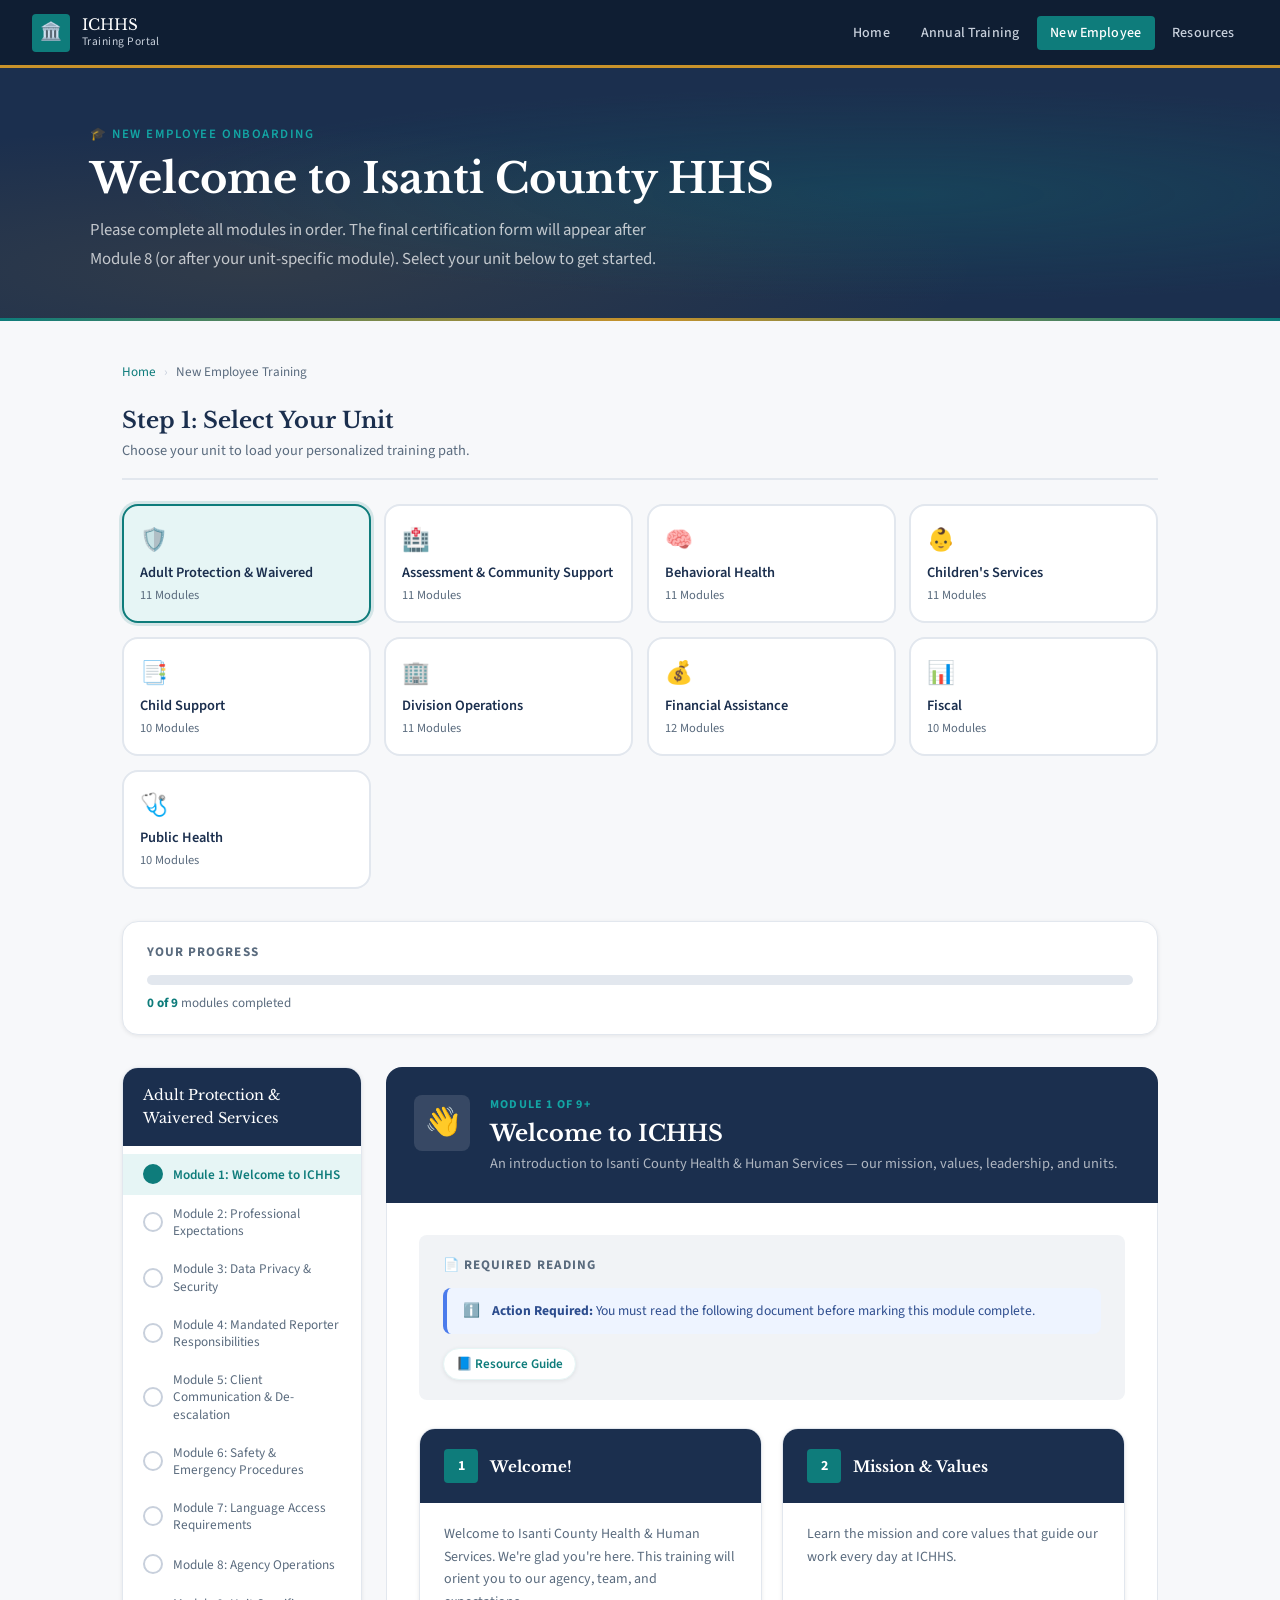
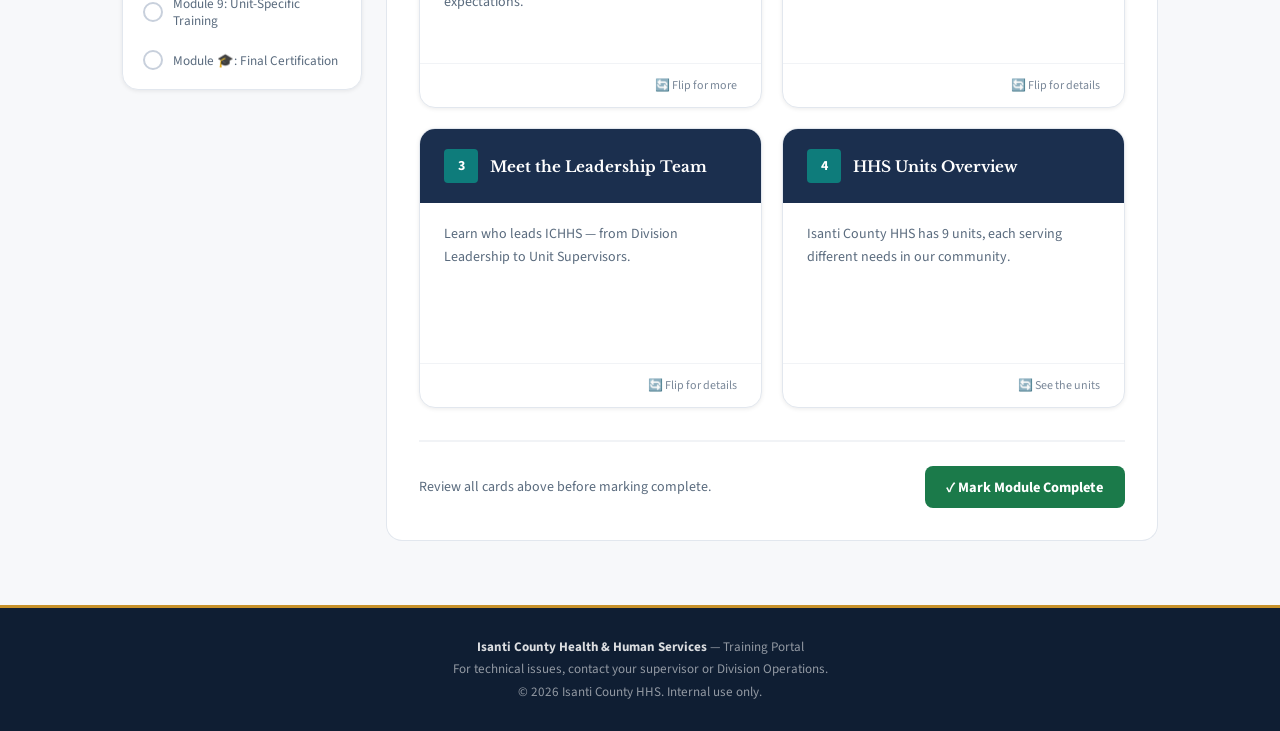
==== new-employee.html @ 0fce96c0 "Update new-employee.html" ====
<!DOCTYPE html>
<html lang="en">
<head>
  <meta charset="UTF-8" />
  <meta name="viewport" content="width=device-width, initial-scale=1.0" />
  <title>New Employee Training | ICHHS Training Portal</title>
  <link rel="stylesheet" href="styles.css" />
  <style>
    /* ── Progress tracker ── */
    .progress-tracker {
      background: var(--white);
      border: 1px solid var(--gray-200);
      border-radius: var(--radius-lg);
      padding: 1.25rem 1.5rem;
      margin-bottom: 2rem;
      box-shadow: var(--shadow-sm);
    }

    .progress-tracker-title {
      font-size: 0.82rem;
      font-weight: 700;
      color: var(--text-muted);
      text-transform: uppercase;
      letter-spacing: 0.08em;
      margin-bottom: 0.75rem;
    }

    .progress-bar-wrap {
      background: var(--gray-200);
      border-radius: 100px;
      height: 10px;
      overflow: hidden;
      margin-bottom: 0.5rem;
    }

    .progress-bar-fill {
      height: 100%;
      border-radius: 100px;
      background: linear-gradient(90deg, var(--teal), var(--teal-light));
      transition: width 0.4s ease;
      width: 0%;
    }

    .progress-label {
      font-size: 0.82rem;
      color: var(--text-muted);
    }

    .progress-label strong { color: var(--teal); }

    /* ── Module nav sidebar ── */
    .training-layout {
      display: grid;
      grid-template-columns: 240px 1fr;
      gap: 1.5rem;
      align-items: start;
    }

    .module-nav {
      background: var(--white);
      border: 1px solid var(--gray-200);
      border-radius: var(--radius-lg);
      overflow: hidden;
      box-shadow: var(--shadow-sm);
      position: sticky;
      top: calc(var(--nav-height) + 1rem);
    }

    .module-nav-header {
      background: var(--navy);
      padding: 1rem 1.25rem;
      font-family: var(--font-display);
      font-size: 0.9rem;
      color: var(--white);
    }

    .module-nav-list {
      list-style: none;
      padding: 0.5rem 0;
    }

    .module-nav-item button {
      width: 100%;
      background: none;
      border: none;
      padding: 0.65rem 1.25rem;
      text-align: left;
      cursor: pointer;
      font-family: var(--font-body);
      font-size: 0.83rem;
      color: var(--text-muted);
      display: flex;
      align-items: center;
      gap: 0.6rem;
      transition: all 0.15s;
      line-height: 1.3;
    }

    .module-nav-item button:hover { background: var(--gray-100); color: var(--text); }
    .module-nav-item button.active { background: var(--teal-pale); color: var(--teal); font-weight: 600; }
    .module-nav-item button.completed .check { color: var(--success); }

    .module-nav-item .check {
      width: 20px; height: 20px;
      border-radius: 50%;
      border: 2px solid var(--gray-300);
      display: flex; align-items: center; justify-content: center;
      font-size: 0.65rem;
      flex-shrink: 0;
      transition: all 0.2s;
    }

    .module-nav-item button.active .check { border-color: var(--teal); background: var(--teal); color: var(--white); }
    .module-nav-item button.completed .check { border-color: var(--success); background: var(--success); color: var(--white); }

    /* ── Module content ── */
    .module-content { display: none; }
    .module-content.active { display: block; animation: fadeIn 0.3s ease; }
    @keyframes fadeIn { from { opacity:0; transform:translateY(8px); } to { opacity:1; transform:none; } }

    .module-header {
      background: var(--navy);
      border-radius: var(--radius-lg) var(--radius-lg) 0 0;
      padding: 1.75rem;
      display: flex;
      align-items: flex-start;
      gap: 1.25rem;
    }

    .module-header-icon {
      width: 56px; height: 56px;
      background: rgba(255,255,255,0.12);
      border-radius: var(--radius);
      display: flex; align-items: center; justify-content: center;
      font-size: 1.75rem;
      flex-shrink: 0;
    }

    .module-num {
      font-size: 0.75rem;
      font-weight: 700;
      letter-spacing: 0.1em;
      text-transform: uppercase;
      color: var(--teal-light);
      margin-bottom: 0.3rem;
    }

    .module-header h2 {
      font-family: var(--font-display);
      font-size: 1.4rem;
      color: var(--white);
      line-height: 1.25;
      margin-bottom: 0.35rem;
    }

    .module-header p { font-size: 0.9rem; color: rgba(255,255,255,0.65); line-height: 1.6; }

    .module-body {
      background: var(--white);
      border: 1px solid var(--gray-200);
      border-top: none;
      border-radius: 0 0 var(--radius-lg) var(--radius-lg);
      padding: 2rem;
    }

    /* ── Learning cards (flip) ── */
    .cards-grid {
      display: grid;
      grid-template-columns: repeat(auto-fill, minmax(260px, 1fr));
      gap: 1.25rem;
      margin-bottom: 2rem;
    }

    /* ── Module docs section ── */
    .module-docs {
      background: var(--gray-100);
      border-radius: var(--radius);
      padding: 1.25rem 1.5rem;
      margin-bottom: 1.75rem;
    }

    .module-docs-title {
      font-size: 0.82rem;
      font-weight: 700;
      letter-spacing: 0.08em;
      text-transform: uppercase;
      color: var(--text-muted);
      margin-bottom: 0.75rem;
    }

    .doc-chip-row { display: flex; flex-wrap: wrap; gap: 0.6rem; }

    .doc-chip {
      display: inline-flex;
      align-items: center;
      gap: 0.4rem;
      font-size: 0.82rem;
      font-weight: 600;
      color: var(--teal);
      text-decoration: none;
      background: var(--white);
      padding: 0.3rem 0.75rem;
      border-radius: 100px;
      border: 1px solid var(--teal-pale);
      box-shadow: var(--shadow-sm);
      transition: all 0.2s;
    }

    .doc-chip:hover { background: var(--teal); color: var(--white); border-color: var(--teal); }

    /* ── Mark complete button ── */
    .module-complete-bar {
      display: flex;
      align-items: center;
      justify-content: space-between;
      gap: 1rem;
      padding-top: 1.5rem;
      margin-top: 1.5rem;
      border-top: 2px solid var(--gray-100);
      flex-wrap: wrap;
    }

    .btn-complete {
      background: var(--success);
      color: var(--white);
      border: none;
      border-radius: var(--radius);
      padding: 0.65rem 1.35rem;
      font-family: var(--font-body);
      font-size: 0.9rem;
      font-weight: 700;
      cursor: pointer;
      display: inline-flex;
      align-items: center;
      gap: 0.5rem;
      transition: all 0.2s;
    }

    .btn-complete:hover { background: #155D38; transform: translateY(-1px); }
    .btn-complete:disabled { background: var(--gray-300); cursor: default; transform: none; }

    /* ── Flip card content ── */
    .card-topics {
      font-size: 0.875rem;
      color: var(--text-muted);
      line-height: 1.7;
    }

    .card-topics li {
      list-style: none;
      padding: 0.2rem 0;
      display: flex;
      gap: 0.5rem;
    }

    .card-topics li::before { content: '•'; color: var(--teal); font-weight: 700; }

    @media (max-width: 900px) {
      .training-layout {
        grid-template-columns: 1fr;
      }
      .module-nav {
        position: static;
      }
    }
  </style>
</head>
<body>

<!-- ── Navigation ───────────────────────────────────────── -->
<nav class="nav">
  <a href="index.html" class="nav-brand">
    <div class="nav-brand-icon">🏛️</div>
    <div class="nav-brand-text">
      ICHHS
      <span class="nav-brand-sub">Training Portal</span>
    </div>
  </a>
  <button class="nav-toggle" aria-label="Toggle navigation">☰</button>
  <ul class="nav-links">
    <li><a href="index.html">Home</a></li>
    <li><a href="annual-training.html">Annual Training</a></li>
    <li><a href="new-employee.html" class="active">New Employee</a></li>
    <li><a href="resources.html">Resources</a></li>
  </ul>
</nav>

<div class="page-wrapper">

  <!-- ── Hero ─────────────────────────────────────────── -->
  <section class="page-hero">
    <div class="page-hero-inner">
      <div class="page-hero-eyebrow">🎓 New Employee Onboarding</div>
      <h1>Welcome to Isanti County HHS</h1>
      <p>Please complete all modules in order. The final certification form will appear after Module 8 (or after your unit-specific module). Select your unit below to get started.</p>
    </div>
  </section>

  <div class="content-area">

    <div class="breadcrumb">
      <a href="index.html">Home</a>
      <span class="breadcrumb-sep">›</span>
      New Employee Training
    </div>

    <!-- Unit Selection -->
    <div class="section-header">
      <div>
        <h2 class="section-title">Step 1: Select Your Unit</h2>
        <p class="section-subtitle">Choose your unit to load your personalized training path.</p>
      </div>
    </div>

    <div class="unit-selector mb-4" id="unit-select-bar">
      <button class="unit-btn active" onclick="selectUnit('ap', this)"><span class="unit-btn-icon">🛡️</span><span class="unit-btn-name">Adult Protection &amp; Waivered</span><span class="unit-btn-count">11 Modules</span></button>
      <button class="unit-btn" onclick="selectUnit('acss', this)"><span class="unit-btn-icon">🏥</span><span class="unit-btn-name">Assessment &amp; Community Support</span><span class="unit-btn-count">11 Modules</span></button>
      <button class="unit-btn" onclick="selectUnit('bh', this)"><span class="unit-btn-icon">🧠</span><span class="unit-btn-name">Behavioral Health</span><span class="unit-btn-count">11 Modules</span></button>
      <button class="unit-btn" onclick="selectUnit('cs', this)"><span class="unit-btn-icon">👶</span><span class="unit-btn-name">Children's Services</span><span class="unit-btn-count">11 Modules</span></button>
      <button class="unit-btn" onclick="selectUnit('chsup', this)"><span class="unit-btn-icon">📑</span><span class="unit-btn-name">Child Support</span><span class="unit-btn-count">10 Modules</span></button>
      <button class="unit-btn" onclick="selectUnit('do', this)"><span class="unit-btn-icon">🏢</span><span class="unit-btn-name">Division Operations</span><span class="unit-btn-count">11 Modules</span></button>
      <button class="unit-btn" onclick="selectUnit('fa', this)"><span class="unit-btn-icon">💰</span><span class="unit-btn-name">Financial Assistance</span><span class="unit-btn-count">12 Modules</span></button>
      <button class="unit-btn" onclick="selectUnit('fiscal', this)"><span class="unit-btn-icon">📊</span><span class="unit-btn-name">Fiscal</span><span class="unit-btn-count">10 Modules</span></button>
      <button class="unit-btn" onclick="selectUnit('ph', this)"><span class="unit-btn-icon">🩺</span><span class="unit-btn-name">Public Health</span><span class="unit-btn-count">10 Modules</span></button>
    </div>

    <!-- Progress Bar -->
    <div class="progress-tracker">
      <div class="progress-tracker-title">Your Progress</div>
      <div class="progress-bar-wrap">
        <div class="progress-bar-fill" id="progress-fill"></div>
      </div>
      <div class="progress-label"><strong id="progress-text">0 of 9</strong> modules completed</div>
    </div>

    <!-- ── Training Layout ──────────────────────────────── -->
    <div class="training-layout">

      <!-- Sidebar nav -->
      <div class="module-nav" id="module-sidebar">
        <div class="module-nav-header" id="sidebar-unit-name">Adult Protection &amp; Waivered Services</div>
        <ul class="module-nav-list" id="module-nav-list">
          <!-- Populated by JS -->
        </ul>
      </div>

      <!-- Module content panels -->
      <div id="module-panels">

        <!-- MODULE 1 ─ Welcome -->
        <div class="module-content active" id="mod-1">
          <div class="module-header">
            <div class="module-header-icon">👋</div>
            <div>
              <div class="module-num">Module 1 of 9+</div>
              <h2>Welcome to ICHHS</h2>
              <p>An introduction to Isanti County Health &amp; Human Services — our mission, values, leadership, and units.</p>
            </div>
          </div>
          <div class="module-body">
            <div class="module-docs">
              <div class="module-docs-title">📄 Required Reading</div>
              <div class="alert alert-info" style="margin-bottom:0.85rem;margin-top:0;padding:0.75rem 1rem;font-size:0.85rem;"><span>ℹ️</span><div><strong>Action Required:</strong> You must read the following document before marking this module complete.</div></div>
              <div class="doc-chip-row">
                <a href="https://drive.google.com/file/d/1XWZ4L4QeTifMtXx7vzhXY3LbqOjRy8uY/view?usp=sharing" target="_blank" rel="noopener" class="doc-chip">📘 Resource Guide</a>
              </div>
            </div>

            <div class="cards-grid">
              <div class="flip-card-container">
                <div class="flip-card">
                  <div class="flip-front">
                    <div class="flip-front-header"><div class="num">1</div><h3>Welcome!</h3></div>
                    <div class="flip-front-body">Welcome to Isanti County Health &amp; Human Services. We're glad you're here. This training will orient you to our agency, team, and expectations.</div>
                    <div class="flip-front-footer"><span class="flip-hint">🔄 Flip for more</span></div>
                  </div>
                  <div class="flip-back">
                    <h3>Getting Started</h3>
                    <ul>
                      <li>Complete all modules in order</li>
                      <li>Review all linked documents</li>
                      <li>The certification form is at the end</li>
                      <li>Reach out to your supervisor with questions</li>
                    </ul>
                    <div class="flip-back-footer"><span style="font-size:0.75rem;color:rgba(255,255,255,0.5);">🔄 Flip back</span></div>
                  </div>
                </div>
              </div>

              <div class="flip-card-container">
                <div class="flip-card">
                  <div class="flip-front">
                    <div class="flip-front-header"><div class="num">2</div><h3>Mission &amp; Values</h3></div>
                    <div class="flip-front-body">Learn the mission and core values that guide our work every day at ICHHS.</div>
                    <div class="flip-front-footer"><span class="flip-hint">🔄 Flip for details</span></div>
                  </div>
                  <div class="flip-back">
                    <h3>Our Mission &amp; Values</h3>
                    <ul>
                      <li><strong>Mission:</strong> Empowering residents to make healthy and safe choices to strengthen our community.</li>
                      <li>💬 Communication — timely and open</li>
                      <li>🌍 Diversity — culture of inclusivity</li>
                      <li>⚖️ Integrity — honest &amp; ethical</li>
                      <li>🤝 Service — person-centered</li>
                      <li>👥 Teamwork — trust &amp; accountability</li>
                    </ul>
                    <div class="flip-back-footer"><span style="font-size:0.75rem;color:rgba(255,255,255,0.5);">🔄 Flip back</span></div>
                  </div>
                </div>
              </div>

              <div class="flip-card-container">
                <div class="flip-card">
                  <div class="flip-front">
                    <div class="flip-front-header"><div class="num">3</div><h3>Meet the Leadership Team</h3></div>
                    <div class="flip-front-body">Learn who leads ICHHS — from Division Leadership to Unit Supervisors.</div>
                    <div class="flip-front-footer"><span class="flip-hint">🔄 Flip for details</span></div>
                  </div>
                  <div class="flip-back">
                    <h3>Leadership &amp; Structure</h3>
                    <ul>
                      <li>Division Leadership oversees all units</li>
                      <li>Unit Supervisors manage day-to-day operations</li>
                      <li>Refer to the Resource Guide for the org chart and current contact information</li>
                    </ul>
                    <div class="flip-back-footer"><span style="font-size:0.75rem;color:rgba(255,255,255,0.5);">🔄 Flip back</span></div>
                  </div>
                </div>
              </div>

              <div class="flip-card-container">
                <div class="flip-card">
                  <div class="flip-front">
                    <div class="flip-front-header"><div class="num">4</div><h3>HHS Units Overview</h3></div>
                    <div class="flip-front-body">Isanti County HHS has 9 units, each serving different needs in our community.</div>
                    <div class="flip-front-footer"><span class="flip-hint">🔄 See the units</span></div>
                  </div>
                  <div class="flip-back">
                    <h3>Our 9 Units</h3>
                    <ul>
                      <li>Adult Protection &amp; Waivered Services</li>
                      <li>Assessment &amp; Community Support</li>
                      <li>Behavioral Health</li>
                      <li>Children's Services</li>
                      <li>Child Support</li>
                      <li>Division Operations</li>
                      <li>Financial Assistance</li>
                      <li>Fiscal</li>
                      <li>Public Health</li>
                    </ul>
                    <div class="flip-back-footer"><span style="font-size:0.75rem;color:rgba(255,255,255,0.5);">🔄 Flip back</span></div>
                  </div>
                </div>
              </div>
            </div>

            <div class="module-complete-bar">
              <span class="text-muted text-sm">Review all cards above before marking complete.</span>
              <button class="btn-complete" onclick="markComplete(1, this)">✓ Mark Module Complete</button>
            </div>
          </div>
        </div>

        <!-- MODULE 2 ─ Professional Expectations -->
        <div class="module-content" id="mod-2">
          <div class="module-header">
            <div class="module-header-icon">💼</div>
            <div>
              <div class="module-num">Module 2 of 9+</div>
              <h2>Professional Expectations</h2>
              <p>Workplace professionalism, communication standards, professional appearance, and document templates.</p>
            </div>
          </div>
          <div class="module-body">
            <div class="module-docs">
              <div class="module-docs-title">📄 Required Reading</div>
              <div class="alert alert-info" style="margin-bottom:0.85rem;margin-top:0;padding:0.75rem 1rem;font-size:0.85rem;"><span>ℹ️</span><div><strong>Action Required:</strong> You must read each of the following documents before marking this module complete.</div></div>
              <div class="doc-chip-row">
                <a href="https://drive.google.com/file/d/1JkPFyF-At7llRBM9wONS7tG7ThPFE0HO/view?usp=sharing" target="_blank" rel="noopener" class="doc-chip">📋 Personnel Policy Manual</a>
                <a href="https://drive.google.com/file/d/1-85hHDL4kg6-GVlGgdLABwFsMqDGpdlj/view?usp=sharing" target="_blank" rel="noopener" class="doc-chip">👔 Dress Guidelines</a>
                <a href="https://drive.google.com/file/d/1RlXyMfQk8CoKwdGbbJapx78iH8y7RaNE/view?usp=sharing" target="_blank" rel="noopener" class="doc-chip">📞 Voicemail Scripts</a>
                <a href="https://drive.google.com/file/d/1P7sUgBdaTn2K5ZPjANFTiUoCzCZwnDBZ/view?usp=sharing" target="_blank" rel="noopener" class="doc-chip">✉️ Email Signature Guide</a>
                <a href="https://drive.google.com/file/d/1uaLPa-k22ypjpDJABjj8J2y1g-O5rmZX/view?usp=sharing" target="_blank" rel="noopener" class="doc-chip">📝 How to Save Letterhead as Template</a>
                <a href="https://docs.google.com/document/d/14j74RAGLDXdH2uThF7cmAbGaE-_vNfy8/edit?usp=sharing" target="_blank" rel="noopener" class="doc-chip">📄 Letterhead Template</a>
                <a href="https://docs.google.com/document/d/1ZD78PFSkC7_zeIUegEFBLFpzH8EY_vL2/edit?usp=sharing" target="_blank" rel="noopener" class="doc-chip">📄 Business Letter Template</a>
              </div>
            </div>

            <div class="cards-grid">
              <div class="flip-card-container">
                <div class="flip-card">
                  <div class="flip-front">
                    <div class="flip-front-header"><div class="num">1</div><h3>Workplace Professionalism</h3></div>
                    <div class="flip-front-body">As an ICHHS employee, you are representing Isanti County in every interaction.</div>
                    <div class="flip-front-footer"><span class="flip-hint">🔄 Flip for details</span></div>
                  </div>
                  <div class="flip-back">
                    <h3>Professionalism Standards</h3>
                    <ul>
                      <li>Maintain a respectful workplace</li>
                      <li>Follow conduct expectations at all times</li>
                      <li>You represent Isanti County in your role</li>
                      <li>Treat all clients and colleagues with dignity</li>
                    </ul>
                    <div class="flip-back-footer"><span style="font-size:0.75rem;color:rgba(255,255,255,0.5);">🔄 Flip back</span></div>
                  </div>
                </div>
              </div>

              <div class="flip-card-container">
                <div class="flip-card">
                  <div class="flip-front">
                    <div class="flip-front-header"><div class="num">2</div><h3>Communication Expectations</h3></div>
                    <div class="flip-front-body">Clear, professional, and timely communication is essential in every role at ICHHS.</div>
                    <div class="flip-front-footer"><span class="flip-hint">🔄 Flip for details</span></div>
                  </div>
                  <div class="flip-back">
                    <h3>Communication Standards</h3>
                    <ul>
                      <li>Set up and maintain a professional voicemail</li>
                      <li>Return calls within one business day</li>
                      <li>Use clear, professional language internally and externally</li>
                      <li>Use EIO to communicate your availability</li>
                    </ul>
                    <div class="flip-back-footer"><span style="font-size:0.75rem;color:rgba(255,255,255,0.5);">🔄 Flip back</span></div>
                  </div>
                </div>
              </div>

              <div class="flip-card-container">
                <div class="flip-card">
                  <div class="flip-front">
                    <div class="flip-front-header"><div class="num">3</div><h3>Professional Appearance</h3></div>
                    <div class="flip-front-body">Your appearance reflects on the agency. Review the Dress Guidelines for specific expectations.</div>
                    <div class="flip-front-footer"><span class="flip-hint">🔄 Flip for details</span></div>
                  </div>
                  <div class="flip-back">
                    <h3>Appearance Standards</h3>
                    <ul>
                      <li>Follow the agency Dress Guidelines</li>
                      <li>Wear your ID badge visibly at all times</li>
                      <li>Prohibited attire is outlined in the Dress Guidelines document</li>
                    </ul>
                    <div class="flip-back-footer"><span style="font-size:0.75rem;color:rgba(255,255,255,0.5);">🔄 Flip back</span></div>
                  </div>
                </div>
              </div>

              <div class="flip-card-container">
                <div class="flip-card">
                  <div class="flip-front">
                    <div class="flip-front-header"><div class="num">4</div><h3>Professional Email &amp; Templates</h3></div>
                    <div class="flip-front-body">ICHHS has standard templates for email signatures, letterhead, and business letters.</div>
                    <div class="flip-front-footer"><span class="flip-hint">🔄 Flip for details</span></div>
                  </div>
                  <div class="flip-back">
                    <h3>Email &amp; Templates</h3>
                    <ul>
                      <li>Set up your email signature per the guide</li>
                      <li>Use the agency letterhead template for all formal letters</li>
                      <li>Save letterhead as a Word template for easy access</li>
                      <li>Business letter template is available in the Resources section</li>
                    </ul>
                    <div class="flip-back-footer"><span style="font-size:0.75rem;color:rgba(255,255,255,0.5);">🔄 Flip back</span></div>
                  </div>
                </div>
              </div>
            </div>

            <!-- Knowledge Check -->
            <div class="quiz-container">
              <div class="quiz-header">
                <span style="font-size:1.25rem;">❓</span>
                <h4>Knowledge Check — Professional Expectations</h4>
              </div>
              <div class="quiz-body">
                <div class="quiz-scenario">
                  <strong>Scenario:</strong> What should your voicemail message include?
                </div>
                <div class="quiz-options">
                  <button class="quiz-option" data-correct="false">
                    <span class="quiz-option-letter">A</span>
                    Only your name
                  </button>
                  <button class="quiz-option" data-correct="true">
                    <span class="quiz-option-letter">B</span>
                    Your name, agency, and return timeline
                  </button>
                  <button class="quiz-option" data-correct="false">
                    <span class="quiz-option-letter">C</span>
                    No voicemail message is needed
                  </button>
                </div>
                <div class="quiz-feedback correct" style="display:none;">
                  ✅ <strong>Correct!</strong> Voicemail should identify the employee, agency, and indicate calls will be returned within one business day.
                </div>
                <div class="quiz-feedback incorrect" style="display:none;">
                  ❌ <strong>Not quite.</strong> Your voicemail should include your name, agency name, and indicate when callers can expect a return call (within one business day).
                </div>
                <button class="quiz-reset btn btn-ghost btn-sm">↺ Try Again</button>
              </div>
            </div>

            <div class="module-complete-bar">
              <span class="text-muted text-sm">Complete the knowledge check and review all documents before proceeding.</span>
              <button class="btn-complete" onclick="markComplete(2, this)">✓ Mark Module Complete</button>
            </div>
          </div>
        </div>

        <!-- MODULE 3 ─ Data Privacy -->
        <div class="module-content" id="mod-3">
          <div class="module-header">
            <div class="module-header-icon">🔒</div>
            <div>
              <div class="module-num">Module 3 of 9+</div>
              <h2>Data Privacy &amp; Security</h2>
              <p>Your legal and ethical obligations to protect client data, federal tax information, and agency records.</p>
            </div>
          </div>
          <div class="module-body">
            <div class="module-docs">
              <div class="module-docs-title">📄 Required Reading &amp; Training</div>
              <div class="alert alert-info" style="margin-bottom:0.85rem;margin-top:0;padding:0.75rem 1rem;font-size:0.85rem;"><span>ℹ️</span><div><strong>Action Required:</strong> You must read each document and complete the DHS Data Privacy Training before marking this module complete.</div></div>
              <div class="doc-chip-row">
                <a href="https://drive.google.com/file/d/1uNzxxxRiDAcliBVshBctMBh3x3AYObl9/view?usp=sharing" target="_blank" rel="noopener" class="doc-chip">🔒 FTI Safeguarding Policy</a>
                <a href="https://docs.google.com/document/d/1gxpkB2hlRSBYSikrlX3gHW69Y94lVGwv/edit?usp=sharing" target="_blank" rel="noopener" class="doc-chip">📄 FTI Internal Procedure</a>
                <a href="https://drive.google.com/file/d/1PmG-FllAUKKrp2eldG6ISQySCOijW0yL/view?usp=sharing" target="_blank" rel="noopener" class="doc-chip">🔐 Confidentiality — Not Public Data</a>
                <a href="https://data-securitytraining.dhs.mn.gov/Account/Login" target="_blank" rel="noopener" class="doc-chip">🖥️ DHS Data Privacy Training</a>
              </div>
            </div>

            <div class="alert alert-info mb-3">
              <span>ℹ️</span>
              <div>Complete the DHS Data Privacy Training at the link above. If you have not been given login information, register as a new employee using your Isanti County email address.</div>
            </div>

            <div class="cards-grid">
              <div class="flip-card-container">
                <div class="flip-card">
                  <div class="flip-front">
                    <div class="flip-front-header"><div class="num">1</div><h3>Protecting Confidential Data</h3></div>
                    <div class="flip-front-body">Client confidentiality is a legal and ethical obligation. All staff must understand their data privacy responsibilities.</div>
                    <div class="flip-front-footer"><span class="flip-hint">🔄 Flip for details</span></div>
                  </div>
                  <div class="flip-back">
                    <h3>Confidentiality Standards</h3>
                    <ul>
                      <li>Client information is private data</li>
                      <li>Never share case information without authorization</li>
                      <li>Understand what constitutes "not public data"</li>
                      <li>Violations can result in serious legal consequences</li>
                    </ul>
                    <div class="flip-back-footer"><span style="font-size:0.75rem;color:rgba(255,255,255,0.5);">🔄 Flip back</span></div>
                  </div>
                </div>
              </div>

              <div class="flip-card-container">
                <div class="flip-card">
                  <div class="flip-front">
                    <div class="flip-front-header"><div class="num">2</div><h3>Federal Tax Information (FTI)</h3></div>
                    <div class="flip-front-body">FTI is subject to strict IRS safeguarding rules. Misuse has serious legal consequences.</div>
                    <div class="flip-front-footer"><span class="flip-hint">🔄 Flip for details</span></div>
                  </div>
                  <div class="flip-back">
                    <h3>FTI Requirements</h3>
                    <ul>
                      <li>Follow DHS Bulletin #13-69-09 procedures</li>
                      <li>Review the FTI Safeguarding Policy</li>
                      <li>Sign the FTI binder at the front desk</li>
                      <li>Signing acknowledges you understand the policy</li>
                      <li>Misuse of FTI is a federal offense</li>
                    </ul>
                    <div class="flip-back-footer"><span style="font-size:0.75rem;color:rgba(255,255,255,0.5);">🔄 Flip back</span></div>
                  </div>
                </div>
              </div>

              <div class="flip-card-container">
                <div class="flip-card">
                  <div class="flip-front">
                    <div class="flip-front-header"><div class="num">3</div><h3>Secure Work Practices</h3></div>
                    <div class="flip-front-body">Protecting data is a daily responsibility — from your computer screen to physical documents.</div>
                    <div class="flip-front-footer"><span class="flip-hint">🔄 Flip for details</span></div>
                  </div>
                  <div class="flip-back">
                    <h3>Secure Practices</h3>
                    <ul>
                      <li>Lock your computer when stepping away</li>
                      <li>Store physical documents securely</li>
                      <li>All visitors must wear ID badges</li>
                      <li>Visitors must be logged and escorted</li>
                      <li>Know which areas are restricted</li>
                    </ul>
                    <div class="flip-back-footer"><span style="font-size:0.75rem;color:rgba(255,255,255,0.5);">🔄 Flip back</span></div>
                  </div>
                </div>
              </div>

              <div class="flip-card-container">
                <div class="flip-card">
                  <div class="flip-front">
                    <div class="flip-front-header"><div class="num">4</div><h3>Reporting Security Incidents</h3></div>
                    <div class="flip-front-body">If you become aware of a data breach or security incident, you have a responsibility to report it promptly.</div>
                    <div class="flip-front-footer"><span class="flip-hint">🔄 Flip for details</span></div>
                  </div>
                  <div class="flip-back">
                    <h3>Reporting Requirements</h3>
                    <ul>
                      <li>Report suspected data breaches immediately to your supervisor</li>
                      <li>Document what happened and when</li>
                      <li>Do not attempt to investigate independently</li>
                      <li>Maintain security awareness at all times</li>
                    </ul>
                    <div class="flip-back-footer"><span style="font-size:0.75rem;color:rgba(255,255,255,0.5);">🔄 Flip back</span></div>
                  </div>
                </div>
              </div>
            </div>

            <div class="quiz-container">
              <div class="quiz-header"><span style="font-size:1.25rem;">❓</span><h4>Knowledge Check — Data Security</h4></div>
              <div class="quiz-body">
                <div class="quiz-scenario"><strong>Scenario:</strong> You step away from your desk to help a coworker. What should you do before leaving?</div>
                <div class="quiz-options">
                  <button class="quiz-option" data-correct="false"><span class="quiz-option-letter">A</span>Nothing, if you'll only be gone briefly</button>
                  <button class="quiz-option" data-correct="true"><span class="quiz-option-letter">B</span>Lock your computer</button>
                  <button class="quiz-option" data-correct="false"><span class="quiz-option-letter">C</span>Minimize the screen</button>
                </div>
                <div class="quiz-feedback correct" style="display:none;">✅ <strong>Correct!</strong> Computers must be secured when unattended to protect confidential data — even briefly.</div>
                <div class="quiz-feedback incorrect" style="display:none;">❌ <strong>Not quite.</strong> You must lock your computer every time you leave your workstation, regardless of how briefly.</div>
                <button class="quiz-reset btn btn-ghost btn-sm">↺ Try Again</button>
              </div>
            </div>

            <div class="module-complete-bar">
              <span class="text-muted text-sm">Complete the DHS Data Privacy Training and review all documents.</span>
              <button class="btn-complete" onclick="markComplete(3, this)">✓ Mark Module Complete</button>
            </div>
          </div>
        </div>

        <!-- MODULE 4 ─ Mandated Reporter -->
        <div class="module-content" id="mod-4">
          <div class="module-header">
            <div class="module-header-icon">⚠️</div>
            <div>
              <div class="module-num">Module 4 of 9+</div>
              <h2>Mandated Reporter Responsibilities</h2>
              <p>As an ICHHS employee, you are legally required to report suspected abuse or neglect of children and/or vulnerable adults.</p>
            </div>
          </div>
          <div class="module-body">
            <div class="module-docs">
              <div class="module-docs-title">📄 Required Reading</div>
              <div class="alert alert-info" style="margin-bottom:0.85rem;margin-top:0;padding:0.75rem 1rem;font-size:0.85rem;"><span>ℹ️</span><div><strong>Action Required:</strong> You must read both mandated reporter training documents before marking this module complete.</div></div>
              <div class="doc-chip-row">
                <a href="https://drive.google.com/file/d/16ZpjZ50d0Qsqi8Sw9hIYMK3SBVcggrqi/view?usp=sharing" target="_blank" rel="noopener" class="doc-chip">👶 Child Protection Mandated Reporter Training</a>
                <a href="https://drive.google.com/file/d/1GnSjo_tYcCdELkQb0LGa6nHV_xwPutYm/view?usp=sharing" target="_blank" rel="noopener" class="doc-chip">👴 Vulnerable Adult Mandated Reporter Training</a>
              </div>
            </div>

            <div class="alert alert-warn mb-3">
              <span>⚠️</span>
              <div><strong>Key Concept:</strong> Professionals who work with children and/or vulnerable adults must report abuse or neglect. The person with firsthand knowledge must file the report — it is not your job to determine whether maltreatment occurred.</div>
            </div>

            <div class="cards-grid">
              <div class="flip-card-container">
                <div class="flip-card">
                  <div class="flip-front">
                    <div class="flip-front-header"><div class="num">1</div><h3>Your Responsibilities</h3></div>
                    <div class="flip-front-body">As an ICHHS employee, you are a mandated reporter. This means you must report suspected abuse or neglect of children and/or vulnerable adults.</div>
                    <div class="flip-front-footer"><span class="flip-hint">🔄 Flip for details</span></div>
                  </div>
                  <div class="flip-back">
                    <h3>Mandated Reporter Duties</h3>
                    <ul>
                      <li>You are legally obligated to report</li>
                      <li>The person with firsthand knowledge must file the report</li>
                      <li>You cannot delegate this responsibility</li>
                      <li>Failure to report has legal consequences</li>
                    </ul>
                    <div class="flip-back-footer"><span style="font-size:0.75rem;color:rgba(255,255,255,0.5);">🔄 Flip back</span></div>
                  </div>
                </div>
              </div>

              <div class="flip-card-container">
                <div class="flip-card">
                  <div class="flip-front">
                    <div class="flip-front-header"><div class="num">2</div><h3>Recognizing Maltreatment</h3></div>
                    <div class="flip-front-body">Knowing the signs of abuse, neglect, and maltreatment is the first step to protecting vulnerable individuals.</div>
                    <div class="flip-front-footer"><span class="flip-hint">🔄 Flip for details</span></div>
                  </div>
                  <div class="flip-back">
                    <h3>Signs to Watch For</h3>
                    <ul>
                      <li>Unexplained physical injuries</li>
                      <li>Inconsistent explanations from caregivers</li>
                      <li>Signs of emotional or psychological abuse</li>
                      <li>Indicators of neglect (hygiene, hunger, isolation)</li>
                      <li>Behavioral changes or fearfulness</li>
                    </ul>
                    <div class="flip-back-footer"><span style="font-size:0.75rem;color:rgba(255,255,255,0.5);">🔄 Flip back</span></div>
                  </div>
                </div>
              </div>

              <div class="flip-card-container">
                <div class="flip-card">
                  <div class="flip-front">
                    <div class="flip-front-header"><div class="num">3</div><h3>Reporting Procedures</h3></div>
                    <div class="flip-front-body">When you suspect maltreatment, you must act promptly. Understand who, when, and how to report.</div>
                    <div class="flip-front-footer"><span class="flip-hint">🔄 Flip for details</span></div>
                  </div>
                  <div class="flip-back">
                    <h3>How to Report</h3>
                    <ul>
                      <li>Report immediately upon suspicion — do not wait</li>
                      <li>Contact your supervisor or the appropriate intake line</li>
                      <li>Document your observations factually</li>
                      <li>You do not need proof to make a report</li>
                      <li>Discuss with your supervisor as needed</li>
                    </ul>
                    <div class="flip-back-footer"><span style="font-size:0.75rem;color:rgba(255,255,255,0.5);">🔄 Flip back</span></div>
                  </div>
                </div>
              </div>
            </div>

            <div class="quiz-container">
              <div class="quiz-header"><span style="font-size:1.25rem;">❓</span><h4>Knowledge Check — Mandated Reporter</h4></div>
              <div class="quiz-body">
                <div class="quiz-scenario"><strong>Scenario:</strong> You are meeting with a family and notice a child with unexplained bruising. The caregiver's explanation seems inconsistent. What should you do?</div>
                <div class="quiz-options">
                  <button class="quiz-option" data-correct="false"><span class="quiz-option-letter">A</span>Wait to see if the situation improves</button>
                  <button class="quiz-option" data-correct="false"><span class="quiz-option-letter">B</span>Discuss concerns with coworkers first</button>
                  <button class="quiz-option" data-correct="true"><span class="quiz-option-letter">C</span>Report suspected maltreatment immediately</button>
                </div>
                <div class="quiz-feedback correct" style="display:none;">✅ <strong>Correct!</strong> You are the person with firsthand knowledge. You must report suspected maltreatment — it's not your decision to determine whether it is or isn't abuse.</div>
                <div class="quiz-feedback incorrect" style="display:none;">❌ <strong>Not quite.</strong> As the person with firsthand knowledge, you must report immediately. Waiting or consulting others first could delay protection for a child at risk.</div>
                <button class="quiz-reset btn btn-ghost btn-sm">↺ Try Again</button>
              </div>
            </div>

            <div class="module-complete-bar">
              <span class="text-muted text-sm">Review both mandated reporter training documents before proceeding.</span>
              <button class="btn-complete" onclick="markComplete(4, this)">✓ Mark Module Complete</button>
            </div>
          </div>
        </div>

        <!-- MODULE 5 ─ De-escalation -->
        <div class="module-content" id="mod-5">
          <div class="module-header">
            <div class="module-header-icon">🤝</div>
            <div>
              <div class="module-num">Module 5 of 9+</div>
              <h2>Client Communication &amp; De-escalation</h2>
              <p>Building rapport, active listening, de-escalation strategies, and recognizing warning signs before situations escalate.</p>
            </div>
          </div>
          <div class="module-body">
            <div class="module-docs">
              <div class="module-docs-title">📄 Required Reading</div>
              <div class="alert alert-info" style="margin-bottom:0.85rem;margin-top:0;padding:0.75rem 1rem;font-size:0.85rem;"><span>ℹ️</span><div><strong>Action Required:</strong> You must review the following document before marking this module complete.</div></div>
              <div class="doc-chip-row">
                <a href="https://docs.google.com/presentation/d/1Losp-HS5LwdvOY463DTYEPA1uiqzHhXR/edit?usp=sharing" target="_blank" rel="noopener" class="doc-chip">📊 Violence Prevention Strategies Presentation</a>
              </div>
            </div>

            <div class="cards-grid">
              <div class="flip-card-container">
                <div class="flip-card">
                  <div class="flip-front">
                    <div class="flip-front-header"><div class="num">1</div><h3>Building Rapport</h3></div>
                    <div class="flip-front-body">Rapport is not about being liked — it's about establishing mutual trust, honesty, and respect even when you disagree.</div>
                    <div class="flip-front-footer"><span class="flip-hint">🔄 Flip for details</span></div>
                  </div>
                  <div class="flip-back">
                    <h3>Building Rapport</h3>
                    <ul>
                      <li>Show genuine interest in the person</li>
                      <li>Respect differences of opinion</li>
                      <li>Use the same language and terms they use</li>
                      <li>Match body language appropriately</li>
                      <li>People with rapport are less likely to become aggressive</li>
                    </ul>
                    <div class="flip-back-footer"><span style="font-size:0.75rem;color:rgba(255,255,255,0.5);">🔄 Flip back</span></div>
                  </div>
                </div>
              </div>

              <div class="flip-card-container">
                <div class="flip-card">
                  <div class="flip-front">
                    <div class="flip-front-header"><div class="num">2</div><h3>Active Listening</h3></div>
                    <div class="flip-front-body">Listening is about gaining understanding — not just hearing words, but tone, body language, and what goes unsaid.</div>
                    <div class="flip-front-footer"><span class="flip-hint">🔄 Flip for details</span></div>
                  </div>
                  <div class="flip-back">
                    <h3>Active Listening Skills</h3>
                    <ul>
                      <li>Clear your mind and focus fully on the speaker</li>
                      <li>Listen to hear, not to solve — let them finish</li>
                      <li>Watch for non-verbal cues and inconsistencies</li>
                      <li>Listen for ideas, not just words</li>
                      <li>Be patient — pauses are normal</li>
                    </ul>
                    <div class="flip-back-footer"><span style="font-size:0.75rem;color:rgba(255,255,255,0.5);">🔄 Flip back</span></div>
                  </div>
                </div>
              </div>

              <div class="flip-card-container">
                <div class="flip-card">
                  <div class="flip-front">
                    <div class="flip-front-header"><div class="num">3</div><h3>De-escalation Strategies</h3></div>
                    <div class="flip-front-body">De-escalation begins before you speak — your tone, posture, and presence all send messages.</div>
                    <div class="flip-front-footer"><span class="flip-hint">🔄 Flip for key strategies</span></div>
                  </div>
                  <div class="flip-back">
                    <h3>Top De-escalation Strategies</h3>
                    <ul>
                      <li>Act calm even if you're not</li>
                      <li>Lower your voice — never match their volume</li>
                      <li>Validate feelings: "I see where you're coming from"</li>
                      <li>Give personal space and remove the audience</li>
                      <li>Ask: "What would help you right now?"</li>
                      <li><strong>Never say "calm down"</strong></li>
                    </ul>
                    <div class="flip-back-footer"><span style="font-size:0.75rem;color:rgba(255,255,255,0.5);">🔄 Flip back</span></div>
                  </div>
                </div>
              </div>

              <div class="flip-card-container">
                <div class="flip-card">
                  <div class="flip-front">
                    <div class="flip-front-header"><div class="num">4</div><h3>Recognizing Escalation</h3></div>
                    <div class="flip-front-body">Knowing warning signs early allows you to intervene before a situation becomes dangerous.</div>
                    <div class="flip-front-footer"><span class="flip-hint">🔄 Flip for details</span></div>
                  </div>
                  <div class="flip-back">
                    <h3>Warning Signs</h3>
                    <ul>
                      <li>Raised voice, pacing, clenched fists</li>
                      <li>Making threats or demands</li>
                      <li>Flushed skin, rapid breathing</li>
                      <li>Loss of humor, increased sarcasm</li>
                      <li>Moving toward you or others aggressively</li>
                      <li>When in doubt — seek assistance</li>
                    </ul>
                    <div class="flip-back-footer"><span style="font-size:0.75rem;color:rgba(255,255,255,0.5);">🔄 Flip back</span></div>
                  </div>
                </div>
              </div>
            </div>

            <div class="quiz-container">
              <div class="quiz-header"><span style="font-size:1.25rem;">❓</span><h4>Knowledge Check — De-escalation</h4></div>
              <div class="quiz-body">
                <div class="quiz-scenario"><strong>Scenario:</strong> You're meeting with Arnie Williams and have to inform him that his benefits are being put on hold. Arnie becomes upset and begins raising his voice. What is the best first response?</div>
                <div class="quiz-options">
                  <button class="quiz-option" data-correct="false"><span class="quiz-option-letter">A</span>Tell them to calm down</button>
                  <button class="quiz-option" data-correct="false"><span class="quiz-option-letter">B</span>Raise your voice to be heard</button>
                  <button class="quiz-option" data-correct="true"><span class="quiz-option-letter">C</span>Stay calm and acknowledge their concerns</button>
                </div>
                <div class="quiz-feedback correct" style="display:none;">✅ <strong>Correct!</strong> De-escalation techniques include lowering your voice and validating concerns. Matching their energy or telling them to calm down will escalate the situation further.</div>
                <div class="quiz-feedback incorrect" style="display:none;">❌ <strong>Not quite.</strong> The best response is to stay calm, lower your voice, and acknowledge their concerns. Never say "calm down" or raise your voice in response.</div>
                <button class="quiz-reset btn btn-ghost btn-sm">↺ Try Again</button>
              </div>
            </div>

            <div class="module-complete-bar">
              <span class="text-muted text-sm">Review the Violence Prevention Strategies document before proceeding.</span>
              <button class="btn-complete" onclick="markComplete(5, this)">✓ Mark Module Complete</button>
            </div>
          </div>
        </div>

        <!-- MODULE 6 ─ Safety -->
        <div class="module-content" id="mod-6">
          <div class="module-header">
            <div class="module-header-icon">🚨</div>
            <div>
              <div class="module-num">Module 6 of 9+</div>
              <h2>Safety &amp; Emergency Procedures</h2>
              <p>Workplace safety, emergency response, sentinel events, and environmental safety awareness.</p>
            </div>
          </div>
          <div class="module-body">
            <div class="module-docs">
              <div class="module-docs-title">📄 Required Reading &amp; Viewing</div>
              <div class="alert alert-info" style="margin-bottom:0.85rem;margin-top:0;padding:0.75rem 1rem;font-size:0.85rem;"><span>ℹ️</span><div><strong>Action Required:</strong> You must watch the Active Shooter Training video and read the following documents before marking this module complete.</div></div>
              <div class="doc-chip-row">
                <a href="https://www.police1.com/media-relations/articles/video-teaches-citizens-how-to-survive-an-active-shooter-fzq1M02dxvgvUNTX/" target="_blank" rel="noopener" class="doc-chip">🎥 Active Shooter Training Video</a>
                <a href="https://drive.google.com/file/d/1jEUtDVDNWKogGw8AkSfslMkWT34tCC9i/view?usp=sharing" target="_blank" rel="noopener" class="doc-chip">📄 Sentinel Event Policy</a>
                <a href="https://drive.google.com/file/d/1ipw2hAkOmOFDK6iYrSsh4zHmZi60qjeS/view?usp=sharing" target="_blank" rel="noopener" class="doc-chip">🛡️ Violence Prevention Plan</a>
              </div>
            </div>

            <div class="cards-grid">
              <div class="flip-card-container">
                <div class="flip-card">
                  <div class="flip-front">
                    <div class="flip-front-header"><div class="num">1</div><h3>Workplace Safety Overview</h3></div>
                    <div class="flip-front-body">Know where safety resources are located and how to access help in an emergency.</div>
                    <div class="flip-front-footer"><span class="flip-hint">🔄 Flip for details</span></div>
                  </div>
                  <div class="flip-back">
                    <h3>Safety Resources</h3>
                    <ul>
                      <li>🩺 First Aid Kit — hallway by upstairs breakroom</li>
                      <li>💛 AED — lobby</li>
                      <li>🩸 Stop the Bleed — upstairs hallway &amp; Garden Level</li>
                      <li>Know all exit routes from your workspace</li>
                      <li>Have 911 on speed dial</li>
                    </ul>
                    <div class="flip-back-footer"><span style="font-size:0.75rem;color:rgba(255,255,255,0.5);">🔄 Flip back</span></div>
                  </div>
                </div>
              </div>

              <div class="flip-card-container">
                <div class="flip-card">
                  <div class="flip-front">
                    <div class="flip-front-header"><div class="num">2</div><h3>Sentinel Events</h3></div>
                    <div class="flip-front-body">A sentinel event is an unexpected incident involving serious injury or death that requires review and reporting.</div>
                    <div class="flip-front-footer"><span class="flip-hint">🔄 Flip for details</span></div>
                  </div>
                  <div class="flip-back">
                    <h3>Sentinel Events</h3>
                    <ul>
                      <li>Definition: Unexpected events involving serious injury or death</li>
                      <li>All sentinel events require immediate reporting</li>
                      <li>Follow the Sentinel Event Policy procedures</li>
                      <li>Report to your supervisor immediately</li>
                    </ul>
                    <div class="flip-back-footer"><span style="font-size:0.75rem;color:rgba(255,255,255,0.5);">🔄 Flip back</span></div>
                  </div>
                </div>
              </div>

              <div class="flip-card-container">
                <div class="flip-card">
                  <div class="flip-front">
                    <div class="flip-front-header"><div class="num">3</div><h3>Active Shooter Awareness</h3></div>
                    <div class="flip-front-body">Know how to respond in an active shooter situation. Watch the linked training video for this module.</div>
                    <div class="flip-front-footer"><span class="flip-hint">🔄 Flip for the protocol</span></div>
                  </div>
                  <div class="flip-back">
                    <h3>Run / Hide / Fight</h3>
                    <ul>
                      <li><strong>RUN</strong> — if you can safely evacuate, do so</li>
                      <li><strong>HIDE</strong> — if you can't run, find a secure location</li>
                      <li><strong>FIGHT</strong> — as a last resort to protect yourself</li>
                      <li>Call 911 when safe to do so</li>
                      <li>Review the active shooter training video</li>
                    </ul>
                    <div class="flip-back-footer"><span style="font-size:0.75rem;color:rgba(255,255,255,0.5);">🔄 Flip back</span></div>
                  </div>
                </div>
              </div>

              <div class="flip-card-container">
                <div class="flip-card">
                  <div class="flip-front">
                    <div class="flip-front-header"><div class="num">4</div><h3>Environmental Safety</h3></div>
                    <div class="flip-front-body">Safe meeting environments, parking lot awareness, and office safety practices protect you and your colleagues.</div>
                    <div class="flip-front-footer"><span class="flip-hint">🔄 Flip for details</span></div>
                  </div>
                  <div class="flip-back">
                    <h3>Environmental Safety</h3>
                    <ul>
                      <li>Use "Risk Rooms" for high-risk client meetings</li>
                      <li>Keep desktops clear of potential weapons</li>
                      <li>Know your escape routes</li>
                      <li>Park under lights; be aware in parking lots</li>
                      <li>Know barriers and shields available to you</li>
                    </ul>
                    <div class="flip-back-footer"><span style="font-size:0.75rem;color:rgba(255,255,255,0.5);">🔄 Flip back</span></div>
                  </div>
                </div>
              </div>
            </div>

            <div class="quiz-container">
              <div class="quiz-header"><span style="font-size:1.25rem;">❓</span><h4>Knowledge Check — Safety</h4></div>
              <div class="quiz-body">
                <div class="quiz-scenario"><strong>Scenario:</strong> You notice the door separating the lobby and employee access is not latching independently and colleagues are not double-checking it. What should you do?</div>
                <div class="quiz-options">
                  <button class="quiz-option" data-correct="false"><span class="quiz-option-letter">A</span>Ignore it</button>
                  <button class="quiz-option" data-correct="true"><span class="quiz-option-letter">B</span>Report the hazard immediately</button>
                  <button class="quiz-option" data-correct="false"><span class="quiz-option-letter">C</span>Try to fix it yourself</button>
                </div>
                <div class="quiz-feedback correct" style="display:none;">✅ <strong>Correct!</strong> Security concerns or safety hazards should be reported immediately so they can be properly addressed by the right people.</div>
                <div class="quiz-feedback incorrect" style="display:none;">❌ <strong>Not quite.</strong> Safety hazards must be reported promptly. Attempting to fix security equipment yourself or ignoring the issue could create greater risk.</div>
                <button class="quiz-reset btn btn-ghost btn-sm">↺ Try Again</button>
              </div>
            </div>

            <div class="module-complete-bar">
              <span class="text-muted text-sm">Watch the Active Shooter video and review the Violence Prevention Plan before proceeding.</span>
              <button class="btn-complete" onclick="markComplete(6, this)">✓ Mark Module Complete</button>
            </div>
          </div>
        </div>

        <!-- MODULE 7 ─ Language Access -->
        <div class="module-content" id="mod-7">
          <div class="module-header">
            <div class="module-header-icon">🌐</div>
            <div>
              <div class="module-num">Module 7 of 9+</div>
              <h2>Language Access Requirements</h2>
              <p>Individuals cannot be denied services due to language barriers. Learn how to use interpreter services effectively.</p>
            </div>
          </div>
          <div class="module-body">
            <div class="module-docs">
              <div class="module-docs-title">📄 Required Reading &amp; Viewing</div>
              <div class="alert alert-info" style="margin-bottom:0.85rem;margin-top:0;padding:0.75rem 1rem;font-size:0.85rem;"><span>ℹ️</span><div><strong>Action Required:</strong> You must read the LEP Plan and watch the Language Line tutorial before marking this module complete.</div></div>
              <div class="doc-chip-row">
                <a href="https://drive.google.com/file/d/1JucHRtTm3FoI8ykH5DZpZe1co1UJbaEN/view?usp=sharing" target="_blank" rel="noopener" class="doc-chip">🌐 Limited English Proficiency (LEP) Plan</a>
                <a href="https://youtu.be/n8VfCJbN_7s" target="_blank" rel="noopener" class="doc-chip">🎥 Language Line Tutorial</a>
              </div>
            </div>

            <div class="cards-grid">
              <div class="flip-card-container">
                <div class="flip-card">
                  <div class="flip-front">
                    <div class="flip-front-header"><div class="num">1</div><h3>Language Access Requirements</h3></div>
                    <div class="flip-front-body">Federal and state law requires that individuals are not denied services because of limited English proficiency.</div>
                    <div class="flip-front-footer"><span class="flip-hint">🔄 Flip for details</span></div>
                  </div>
                  <div class="flip-back">
                    <h3>Legal Requirements</h3>
                    <ul>
                      <li>Individuals cannot be denied services due to language barriers</li>
                      <li>The agency must provide meaningful access</li>
                      <li>This applies to all services ICHHS provides</li>
                      <li>Review the LEP Plan for full requirements</li>
                    </ul>
                    <div class="flip-back-footer"><span style="font-size:0.75rem;color:rgba(255,255,255,0.5);">🔄 Flip back</span></div>
                  </div>
                </div>
              </div>

              <div class="flip-card-container">
                <div class="flip-card">
                  <div class="flip-front">
                    <div class="flip-front-header"><div class="num">2</div><h3>Interpreter Services</h3></div>
                    <div class="flip-front-body">Language Line is available to assist with communication when clients have limited English proficiency.</div>
                    <div class="flip-front-footer"><span class="flip-hint">🔄 Flip for details</span></div>
                  </div>
                  <div class="flip-back">
                    <h3>Using Interpreter Services</h3>
                    <ul>
                      <li>Language Line is available for all staff</li>
                      <li>Use when a client has limited English proficiency</li>
                      <li>Never use a client's family member as interpreter for case-related matters</li>
                      <li>Watch the Language Line tutorial video</li>
                    </ul>
                    <div class="flip-back-footer"><span style="font-size:0.75rem;color:rgba(255,255,255,0.5);">🔄 Flip back</span></div>
                  </div>
                </div>
              </div>

              <div class="flip-card-container">
                <div class="flip-card">
                  <div class="flip-front">
                    <div class="flip-front-header"><div class="num">3</div><h3>Communicating with LEP Individuals</h3></div>
                    <div class="flip-front-body">Effective communication requires cultural respect and confidentiality, even when using interpreter services.</div>
                    <div class="flip-front-footer"><span class="flip-hint">🔄 Flip for details</span></div>
                  </div>
                  <div class="flip-back">
                    <h3>LEP Communication Tips</h3>
                    <ul>
                      <li>Speak directly to the client, not the interpreter</li>
                      <li>Be patient and allow extra time</li>
                      <li>Maintain confidentiality through the interpreter</li>
                      <li>Be culturally respectful and sensitive</li>
                    </ul>
                    <div class="flip-back-footer"><span style="font-size:0.75rem;color:rgba(255,255,255,0.5);">🔄 Flip back</span></div>
                  </div>
                </div>
              </div>
            </div>

            <div class="quiz-container">
              <div class="quiz-header"><span style="font-size:1.25rem;">❓</span><h4>Knowledge Check — Language Access</h4></div>
              <div class="quiz-body">
                <div class="quiz-scenario"><strong>Scenario:</strong> A new individual on your caseload walks in unexpectedly and, in broken English, tells you they don't understand a form you've asked them to complete. What should you do?</div>
                <div class="quiz-options">
                  <button class="quiz-option" data-correct="false"><span class="quiz-option-letter">A</span>Ask if they have someone at home who can explain it to them</button>
                  <button class="quiz-option" data-correct="true"><span class="quiz-option-letter">B</span>Offer to go into an interview room and call interpreter services to assist with completing the form</button>
                  <button class="quiz-option" data-correct="false"><span class="quiz-option-letter">C</span>Apologize and tell them services cannot proceed until the form is complete</button>
                </div>
                <div class="quiz-feedback correct" style="display:none;">✅ <strong>Correct!</strong> Individuals must be offered interpreter services when needed. Services cannot be denied due to language barriers.</div>
                <div class="quiz-feedback incorrect" style="display:none;">❌ <strong>Not quite.</strong> You must provide meaningful access to services. Offer interpreter services through Language Line — never ask clients to use family members for case-related matters or deny services due to language barriers.</div>
                <button class="quiz-reset btn btn-ghost btn-sm">↺ Try Again</button>
              </div>
            </div>

            <div class="module-complete-bar">
              <span class="text-muted text-sm">Review the LEP Plan and watch the Language Line tutorial before proceeding.</span>
              <button class="btn-complete" onclick="markComplete(7, this)">✓ Mark Module Complete</button>
            </div>
          </div>
        </div>

        <!-- MODULE 8 ─ Agency Operations -->
        <div class="module-content" id="mod-8">
          <div class="module-header">
            <div class="module-header-icon">🏛️</div>
            <div>
              <div class="module-num">Module 8 of 9+</div>
              <h2>Agency Operations</h2>
              <p>Technology, reservations, agency vehicles, internal resources, and day-to-day operations at ICHHS.</p>
            </div>
          </div>
          <div class="module-body">
            <div class="module-docs">
              <div class="module-docs-title">📄 Required Reading</div>
              <div class="alert alert-info" style="margin-bottom:0.85rem;margin-top:0;padding:0.75rem 1rem;font-size:0.85rem;"><span>ℹ️</span><div><strong>Action Required:</strong> You must read each of the following documents before marking this module complete.</div></div>
              <div class="doc-chip-row">
                <a href="https://drive.google.com/file/d/1XWZ4L4QeTifMtXx7vzhXY3LbqOjRy8uY/view?usp=sharing" target="_blank" rel="noopener" class="doc-chip">📘 Resource Guide</a>
                <a href="https://drive.google.com/file/d/14NkyLyDNcSUkYBF7wjBlpYQmtJps2rOk/view?usp=sharing" target="_blank" rel="noopener" class="doc-chip">🚗 Vehicle Policy</a>
                <a href="https://drive.google.com/file/d/1VW1dm9bhQyh2vxEOh2kF9WsNswgbRpIH/view?usp=sharing" target="_blank" rel="noopener" class="doc-chip">📅 Conference Room Reservations</a>
                <a href="https://drive.google.com/file/d/1qxzmupJSbkHptbrVCQ8DiyXVP2NXsmJH/view?usp=sharing" target="_blank" rel="noopener" class="doc-chip">🚗 Vehicle Reservations</a>
                <a href="https://drive.google.com/file/d/1JUIs4IFg53Xy2PIKiUUKKrL0F9pE6nfA/view?usp=sharing" target="_blank" rel="noopener" class="doc-chip">💛 EAP Employee Brochure</a>
                <a href="https://drive.google.com/file/d/1WlDg1oMjD1xCI6opp6UTJXsTE-RP1Ib-/view?usp=sharing" target="_blank" rel="noopener" class="doc-chip">💻 Caseworks Guide</a>
                <a href="https://drive.google.com/file/d/1pmXrE1nSr5qZ8Yy7HaIBxJzc8kJBPjJ-/view?usp=sharing" target="_blank" rel="noopener" class="doc-chip">📠 eGoldFax Guide</a>
                <a href="https://drive.google.com/file/d/1a5UKwwFvFQ028YinEnGHqrzeEseVVptf/view?usp=sharing" target="_blank" rel="noopener" class="doc-chip">✉️ How to Create Email Templates</a>
                <a href="https://docs.google.com/document/d/1ymr7pAVVGQuLla8YbNkYkghHqq7WRRgN/edit?usp=sharing" target="_blank" rel="noopener" class="doc-chip">📝 Email Templates to Create</a>
                <a href="https://docs.google.com/document/d/1bRta1U3BKZt8sbLfka3kiFkL7nAF1RYr/edit?usp=sharing" target="_blank" rel="noopener" class="doc-chip">📋 Internal Contacts</a>
                <a href="https://drive.google.com/file/d/1eg8i6UQaNjMz7NC3eaPJpTOSLpJAbImT/view?usp=sharing" target="_blank" rel="noopener" class="doc-chip">📞 Soft Phone Guide</a>
              </div>
            </div>

            <div class="cards-grid">
              <div class="flip-card-container">
                <div class="flip-card">
                  <div class="flip-front">
                    <div class="flip-front-header"><div class="num">1</div><h3>Technology at ICHHS</h3></div>
                    <div class="flip-front-body">ICHHS uses several key systems. Familiarize yourself with each and access guides in the documents above.</div>
                    <div class="flip-front-footer"><span class="flip-hint">🔄 Flip for details</span></div>
                  </div>
                  <div class="flip-back">
                    <h3>Key Systems</h3>
                    <ul>
                      <li>💻 <strong>Caseworks</strong> — primary electronic filing system</li>
                      <li>📠 <strong>eGoldFax</strong> — electronic fax system</li>
                      <li>💬 <strong>Microsoft Teams</strong> — internal communication &amp; virtual meetings</li>
                      <li>✉️ <strong>Outlook</strong> — agency email system</li>
                      <li>📍 <strong>EIO</strong> — Employee In/Out tracking</li>
                      <li>💰 <strong>UKG</strong> — payroll system</li>
                    </ul>
                    <div class="flip-back-footer"><span style="font-size:0.75rem;color:rgba(255,255,255,0.5);">🔄 Flip back</span></div>
                  </div>
                </div>
              </div>

              <div class="flip-card-container">
                <div class="flip-card">
                  <div class="flip-front">
                    <div class="flip-front-header"><div class="num">2</div><h3>Agency Reservations</h3></div>
                    <div class="flip-front-body">Conference rooms, interview rooms, and agency vehicles are shared resources that must be reserved in advance.</div>
                    <div class="flip-front-footer"><span class="flip-hint">🔄 Flip for details</span></div>
                  </div>
                  <div class="flip-back">
                    <h3>Booking Resources</h3>
                    <ul>
                      <li>Reserve conference rooms via the booking guide</li>
                      <li>Reserve interview rooms as needed</li>
                      <li>Reserve vehicles in advance through the system</li>
                      <li>Out-of-county trips take priority over in-county</li>
                      <li>Always communicate with colleagues when adjusting reservations</li>
                    </ul>
                    <div class="flip-back-footer"><span style="font-size:0.75rem;color:rgba(255,255,255,0.5);">🔄 Flip back</span></div>
                  </div>
                </div>
              </div>

              <div class="flip-card-container">
                <div class="flip-card">
                  <div class="flip-front">
                    <div class="flip-front-header"><div class="num">3</div><h3>Agency Vehicles</h3></div>
                    <div class="flip-front-body">Agency vehicles are for official business only. A valid license is required and all state and agency rules apply.</div>
                    <div class="flip-front-footer"><span class="flip-hint">🔄 Flip for the rules</span></div>
                  </div>
                  <div class="flip-back">
                    <h3>Vehicle Rules</h3>
                    <ul>
                      <li>Valid driver's license required at all times</li>
                      <li>Safety belts must be worn</li>
                      <li>Follow all state traffic laws</li>
                      <li>Never transport clients in your personal vehicle</li>
                      <li>Report any incidents immediately</li>
                    </ul>
                    <div class="flip-back-footer"><span style="font-size:0.75rem;color:rgba(255,255,255,0.5);">🔄 Flip back</span></div>
                  </div>
                </div>
              </div>

              <div class="flip-card-container">
                <div class="flip-card">
                  <div class="flip-front">
                    <div class="flip-front-header"><div class="num">4</div><h3>EIO — Employee In/Out</h3></div>
                    <div class="flip-front-body">EIO is a critical tool for agency operations, employee safety, and daily communication. It is expected to be updated consistently.</div>
                    <div class="flip-front-footer"><span class="flip-hint">🔄 Flip for details</span></div>
                  </div>
                  <div class="flip-back">
                    <h3>Why EIO Matters</h3>
                    <ul>
                      <li>Supervisors use it for time card management, employee safety, emergency situations, and locating staff</li>
                      <li>Colleagues rely on it for availability and communication</li>
                      <li>Supports daily operations: walk-ins, emergency calls, etc.</li>
                      <li>EIO is a tool for efficiency and safety — <strong>not surveillance</strong></li>
                      <li>Correct use fosters an organized, secure, and responsive work environment</li>
                    </ul>
                    <div class="flip-back-footer"><span style="font-size:0.75rem;color:rgba(255,255,255,0.5);">🔄 Flip back</span></div>
                  </div>
                </div>
              </div>

              <div class="flip-card-container">
                <div class="flip-card">
                  <div class="flip-front">
                    <div class="flip-front-header"><div class="num">5</div><h3>Keeping Our Agency Safe &amp; Healthy</h3></div>
                    <div class="flip-front-body">Every employee plays a role in maintaining a safe, healthy, and considerate work environment for staff and clients alike.</div>
                    <div class="flip-front-footer"><span class="flip-hint">🔄 Flip for details</span></div>
                  </div>
                  <div class="flip-back">
                    <h3>Safety &amp; Health Reminders</h3>
                    <ul>
                      <li>🩺 <strong>First Aid Kit</strong> — hallway by the upstairs breakroom</li>
                      <li>💛 <strong>AED</strong> — located in the lobby</li>
                      <li>🩸 <strong>Stop the Bleed Kits</strong> — upstairs hallway &amp; Garden Level by Kendra's Office</li>
                      <li>🌿 Maintain a <strong>scent-free</strong> work environment</li>
                      <li>🚫 <strong>No latex</strong> allowed (including balloons)</li>
                      <li>🥜 <strong>No cashews</strong> in the office — severe allergy risk</li>
                    </ul>
                    <div class="flip-back-footer"><span style="font-size:0.75rem;color:rgba(255,255,255,0.5);">🔄 Flip back</span></div>
                  </div>
                </div>
              </div>

              <div class="flip-card-container">
                <div class="flip-card">
                  <div class="flip-front">
                    <div class="flip-front-header"><div class="num">6</div><h3>Printers</h3></div>
                    <div class="flip-front-body">Printer use is tied to revenue sources. Knowing the rules helps the agency avoid unnecessary charges.</div>
                    <div class="flip-front-footer"><span class="flip-hint">🔄 Flip for details</span></div>
                  </div>
                  <div class="flip-back">
                    <h3>Printer Guidelines</h3>
                    <ul>
                      <li>Use your unit's designated printer or the shared printers in Division Operations (supply room, behind front desk, or bypass through window)</li>
                      <li>Always set printer defaults to <strong>Black &amp; White</strong> — color settings generate color charges even on B&amp;W printers</li>
                      <li>Contact Marjanae or your supervisor before printing anything beyond letterhead in color</li>
                    </ul>
                    <div class="flip-back-footer"><span style="font-size:0.75rem;color:rgba(255,255,255,0.5);">🔄 Flip back</span></div>
                  </div>
                </div>
              </div>

              <div class="flip-card-container">
                <div class="flip-card">
                  <div class="flip-front">
                    <div class="flip-front-header"><div class="num">7</div><h3>Internal Resources</h3></div>
                    <div class="flip-front-body">The Resource Guide is your first stop for any internal question. The EAP provides confidential support for all employees.</div>
                    <div class="flip-front-footer"><span class="flip-hint">🔄 Flip for details</span></div>
                  </div>
                  <div class="flip-back">
                    <h3>Key Resources</h3>
                    <ul>
                      <li>📘 <strong>Resource Guide</strong> — primary reference for all internal questions</li>
                      <li>💛 <strong>EAP</strong> — confidential employee support services</li>
                      <li>📋 <strong>Internal Contacts</strong> — quick reference for reaching colleagues</li>
                      <li>Refer to your supervisor for anything not covered in the guide</li>
                    </ul>
                    <div class="flip-back-footer"><span style="font-size:0.75rem;color:rgba(255,255,255,0.5);">🔄 Flip back</span></div>
                  </div>
                </div>
              </div>
            </div>

            <div class="quiz-container">
              <div class="quiz-header"><span style="font-size:1.25rem;">❓</span><h4>Knowledge Check — Agency Operations</h4></div>
              <div class="quiz-body">
                <div class="quiz-scenario"><strong>Scenario:</strong> You need to transport an individual to Day Treatment, but all agency vehicles are reserved. One is reserved for a home visit in St. Cloud (out of county) and one for a home visit in Cambridge (in county). What should you do?</div>
                <div class="quiz-options">
                  <button class="quiz-option" data-correct="false"><span class="quiz-option-letter">A</span>Drive them in your personal vehicle</button>
                  <button class="quiz-option" data-correct="false"><span class="quiz-option-letter">B</span>Ask the St. Cloud worker if they can release their vehicle</button>
                  <button class="quiz-option" data-correct="true"><span class="quiz-option-letter">C</span>Connect with the Cambridge worker — out-of-county reservations take priority over in-county</button>
                </div>
                <div class="quiz-feedback correct" style="display:none;">✅ <strong>Correct!</strong> You never transport clients in your personal vehicle. Out-of-county reservations take priority over in-county reservations. Communicate with the Cambridge worker to see if a vehicle can be released.</div>
                <div class="quiz-feedback incorrect" style="display:none;">❌ <strong>Not quite.</strong> Never transport clients in your personal vehicle. Out-of-county trips take priority over in-county reservations — so the Cambridge worker's vehicle would be the one to ask about, not St. Cloud.</div>
                <button class="quiz-reset btn btn-ghost btn-sm">↺ Try Again</button>
              </div>
            </div>

            <div class="module-complete-bar">
              <span class="text-muted text-sm">Review all reference documents for this module before proceeding to unit-specific training.</span>
              <button class="btn-complete" onclick="markComplete(8, this)">✓ Mark Module Complete</button>
            </div>
          </div>
        </div>

        <!-- MODULE 9 ─ Unit-Specific (rendered by JS based on selected unit) -->
        <div class="module-content" id="mod-9">
          <div class="module-header">
            <div class="module-header-icon" id="unit-specific-icon">🏷️</div>
            <div>
              <div class="module-num" id="unit-specific-num">Module 9 of 9+</div>
              <h2 id="unit-specific-title">Unit-Specific Training</h2>
              <p id="unit-specific-desc">Training specific to your unit's role, requirements, and guidelines.</p>
            </div>
          </div>
          <div class="module-body" id="unit-specific-body">
            <!-- Populated by JS -->
          </div>
        </div>

        <!-- FINAL CERTIFICATION MODULE -->
        <div class="module-content" id="mod-final">
          <div class="module-header">
            <div class="module-header-icon">✅</div>
            <div>
              <div class="module-num">Final Module</div>
              <h2>Final Certification</h2>
              <p>You have completed all required training modules. Complete the certification form below to officially finish your new employee training.</p>
            </div>
          </div>
          <div class="module-body">

            <div class="cards-grid">
              <div class="flip-card-container">
                <div class="flip-card">
                  <div class="flip-front">
                    <div class="flip-front-header"><div class="num">1</div><h3>Certification Overview</h3></div>
                    <div class="flip-front-body">The certification form confirms you have completed all training modules and reviewed all required materials.</div>
                    <div class="flip-front-footer"><span class="flip-hint">🔄 Flip for details</span></div>
                  </div>
                  <div class="flip-back">
                    <h3>The Form Includes</h3>
                    <ul>
                      <li>Training completion acknowledgment</li>
                      <li>Emergency contact information</li>
                      <li>Electronic signature</li>
                    </ul>
                    <div class="flip-back-footer"><span style="font-size:0.75rem;color:rgba(255,255,255,0.5);">🔄 Flip back</span></div>
                  </div>
                </div>
              </div>

              <div class="flip-card-container">
                <div class="flip-card">
                  <div class="flip-front">
                    <div class="flip-front-header"><div class="num">2</div><h3>Training Review</h3></div>
                    <div class="flip-front-body">Before submitting, confirm you have completed all modules and reviewed all required documents.</div>
                    <div class="flip-front-footer"><span class="flip-hint">🔄 Flip for checklist</span></div>
                  </div>
                  <div class="flip-back">
                    <h3>Final Checklist</h3>
                    <ul>
                      <li>✓ All 8 core modules completed</li>
                      <li>✓ Unit-specific module completed</li>
                      <li>✓ Unit Guidelines reviewed</li>
                      <li>✓ All reference documents reviewed</li>
                      <li>✓ Knowledge checks completed</li>
                    </ul>
                    <div class="flip-back-footer"><span style="font-size:0.75rem;color:rgba(255,255,255,0.5);">🔄 Flip back</span></div>
                  </div>
                </div>
              </div>
            </div>

            <div class="alert alert-success mt-3">
              <span>🎉</span>
              <div><strong>Congratulations on completing your new employee training!</strong> Click the button below to open the certification form. Complete and submit the form to officially finish your onboarding.</div>
            </div>

            <a href="https://docs.google.com/forms/d/e/1FAIpQLSes7ir7oy_pzDduQDR_i7wbzQmd_Jc2H6nIRyyIqNQRnQn7YQ/viewform?usp=publish-editor" target="_blank" rel="noopener" class="btn btn-primary btn-lg mt-3" style="font-size:1rem;padding:0.9rem 2rem;">
              📝 Complete Certification Form →
            </a>

          </div>
        </div>

      </div><!-- /module-panels -->
    </div><!-- /training-layout -->
  </div><!-- /content-area -->

  <footer class="footer">
    <strong>Isanti County Health &amp; Human Services</strong> — Training Portal<br/>
    For technical issues, contact your supervisor or Division Operations.<br/>
    &copy; <span id="yr"></span> Isanti County HHS. Internal use only.
  </footer>
</div>

<script src="scripts.js"></script>
<script>
document.getElementById('yr').textContent = new Date().getFullYear();

// ── State ───────────────────────────────────────────────────
const completed = new Set();
let currentUnit = 'ap';

// ── Unit configurations ─────────────────────────────────────
const unitConfig = {
  ap:    { name: 'Adult Protection & Waivered Services', icon: '🛡️', modules: 11, ssts: true, civil: false, imrms: false, lcts: false, guideUrl: 'https://drive.google.com/file/d/1PkFoiqzkE7pH8vGI7E0zpxpEHs8wHRXf/view?usp=sharing' },
  acss:  { name: 'Assessment & Community Support Services', icon: '🏥', modules: 11, ssts: true, civil: false, imrms: false, lcts: false, guideUrl: 'https://drive.google.com/file/d/1VNx6zNJU0EPyIHAAYJz-CImyfmzCf-AM/view?usp=sharing' },
  bh:    { name: 'Behavioral Health', icon: '🧠', modules: 11, ssts: true, civil: false, imrms: false, lcts: false, guideUrl: 'https://drive.google.com/file/d/1Rcm9dvq-Nya1Kf1gFinmw3FhjTL2LwwT/view?usp=sharing' },
  cs:    { name: "Children's Services", icon: '👶', modules: 11, ssts: true, civil: false, imrms: false, lcts: false, guideUrl: 'https://drive.google.com/file/d/1X49FQhoPAUwue2GdS1ZdvWtSImHIf0aD/view?usp=sharing' },
  chsup: { name: 'Child Support', icon: '📑', modules: 10, ssts: false, civil: false, imrms: false, lcts: false, guideUrl: 'https://drive.google.com/file/d/1Y2mqZEfSYAfgeUoIWEJngzQw0MoM6JSY/view?usp=sharing' },
  do:    { name: 'Division Operations', icon: '🏢', modules: 11, ssts: false, civil: true, imrms: false, lcts: false, guideUrl: 'https://drive.google.com/file/d/1ExMTKKs001C37FekA2B2AuaJ9qmmQMnm/view?usp=sharing' },
  fa:    { name: 'Financial Assistance', icon: '💰', modules: 12, ssts: false, civil: true, imrms: true, lcts: false, guideUrl: 'https://drive.google.com/file/d/1arT7jXqLib-Z1YQpMv5k7aPxc7TO9Op8/view?usp=sharing' },
  fiscal:{ name: 'Fiscal', icon: '📊', modules: 10, ssts: false, civil: false, imrms: false, lcts: false, guideUrl: 'https://drive.google.com/file/d/1hSmfGtbDk5vskTE0oO57wDaCYKkPnDkm/view?usp=sharing' },
  ph:    { name: 'Public Health', icon: '🩺', modules: 10, ssts: false, civil: false, imrms: false, lcts: true, guideUrl: 'https://drive.google.com/file/d/1gXolPkEorsGOkdIKvgzzerbr-DNASwWQ/view?usp=sharing' }
};

const coreModules = [
  { id: 1, label: 'Welcome to ICHHS' },
  { id: 2, label: 'Professional Expectations' },
  { id: 3, label: 'Data Privacy & Security' },
  { id: 4, label: 'Mandated Reporter Responsibilities' },
  { id: 5, label: 'Client Communication & De-escalation' },
  { id: 6, label: 'Safety & Emergency Procedures' },
  { id: 7, label: 'Language Access Requirements' },
  { id: 8, label: 'Agency Operations' },
];

// ── Render sidebar nav ──────────────────────────────────────
function renderSidebar(unitId) {
  const u = unitConfig[unitId];
  document.getElementById('sidebar-unit-name').textContent = u.name;
  const list = document.getElementById('module-nav-list');
  list.innerHTML = '';

  const allMods = [...coreModules, { id: 9, label: 'Unit-Specific Training' }, { id: 'final', label: 'Final Certification' }];

  allMods.forEach(m => {
    const isComplete = completed.has(m.id);
    const li = document.createElement('li');
    li.className = 'module-nav-item';
    const btn = document.createElement('button');
    btn.className = isComplete ? 'completed' : '';
    const activePanel = document.querySelector('.module-content.active');
    if (activePanel && activePanel.id === 'mod-' + m.id) btn.classList.add('active');
    btn.innerHTML = `<span class="check">${isComplete ? '✓' : ''}</span> Module ${m.id === 'final' ? '🎓' : m.id}: ${m.label}`;
    btn.addEventListener('click', () => switchModule(m.id));
    li.appendChild(btn);
    list.appendChild(li);
  });
}

// ── Render unit-specific content ────────────────────────────
function renderUnitSpecific(unitId) {
  const u = unitConfig[unitId];
  document.getElementById('unit-specific-icon').textContent = u.icon;
  document.getElementById('unit-specific-title').textContent = 'Unit-Specific Training: ' + u.name;
  document.getElementById('unit-specific-desc').textContent = 'Training and guidelines specific to the ' + u.name + ' unit.';

  let html = '';

  // SSTS
  if (u.ssts) {
    html += `
      <div class="module-docs" style="margin-bottom:1.5rem;">
        <div class="module-docs-title">🔢 SSTS Training — Random Moments</div>
        <div style="font-size:0.9rem;color:var(--text-muted);line-height:1.65;margin-bottom:0.85rem;">
          <strong style="color:var(--text);">Why are Random Moments so important?</strong><br/>
          SSTS is a federally approved cost allocation method that determines reimbursement for administrative social service work, based on quarterly random samplings of staff activities. Completing your Random Moments accurately and on time is critical to the agency's funding.
        </div>
        <div class="doc-chip-row">
          <a href="https://drive.google.com/file/d/17mEZx0i_Y_0JKb9qT-6PEV1awt3Urm5T/view?usp=sharing" target="_blank" rel="noopener" class="doc-chip">📄 SSTS Participant Handbook</a>
          <a href="https://drive.google.com/file/d/1ct6-0ZSAuTtXZRqRx3k_kAdghMkBflaW/view?usp=sharing" target="_blank" rel="noopener" class="doc-chip">📄 SSTS Categories, Codes &amp; Definitions</a>
        </div>
      </div>`;
  }

  // Civil Rights
  if (u.civil) {
    html += `
      <div class="module-docs" style="margin-bottom:1.5rem;">
        <div class="module-docs-title">🏛️ Civil Rights Training</div>
        <div style="font-size:0.9rem;color:var(--text-muted);line-height:1.65;margin-bottom:0.85rem;">Review the Civil Rights Training document for your unit's specific requirements.</div>
        <div class="doc-chip-row">
          <a href="https://drive.google.com/file/d/1MEGoH96cfFZUqCnuNRxxfi39c5LK69FW/view?usp=sharing" target="_blank" rel="noopener" class="doc-chip">🏛️ Civil Rights Training</a>
        </div>
      </div>`;
  }

  // IMRMS
  if (u.imrms) {
    html += `
      <div class="module-docs" style="margin-bottom:1.5rem;">
        <div class="module-docs-title">🔢 IMRMS Training — Random Moments</div>
        <div style="font-size:0.9rem;color:var(--text-muted);line-height:1.65;margin-bottom:0.85rem;">
          <strong style="color:var(--text);">Why are Random Moments so important?</strong><br/>
          IMRMS is a federally approved cost allocation method that determines reimbursement for Financial Assistance administrative work, based on quarterly random samplings of staff activities.
        </div>
        <div class="doc-chip-row">
          <a href="https://drive.google.com/file/d/1wJK6xmLDBvP5j7Ned3t983aSO7mfBVNc/view?usp=sharing" target="_blank" rel="noopener" class="doc-chip">📄 IMRMS Participant Handbook</a>
          <a href="https://drive.google.com/file/d/1cOeQBISpR5J8p4arlQTMFh07ahUUs696/view?usp=sharing" target="_blank" rel="noopener" class="doc-chip">📄 IMRMS Categories, Codes &amp; Definitions</a>
        </div>
      </div>`;
  }

  // LCTS
  if (u.lcts) {
    html += `
      <div style="background:var(--gold-light);border:1px solid var(--gold);border-radius:var(--radius);padding:1rem 1.25rem;margin-bottom:1.5rem;font-size:0.9rem;line-height:1.65;">
        <strong>⚠️ WIC Employees and Public Health Nurses Only</strong><br/>
        If you are a WIC Employee or Public Health Nurse, review the LCTS document below. If neither applies, skip to Unit Guidelines.
      </div>
      <div class="module-docs" style="margin-bottom:1.5rem;">
        <div class="module-docs-title">🏥 LCTS Module</div>
        <div class="doc-chip-row">
          <a href="https://drive.google.com/file/d/1gXolPkEorsGOkdIKvgzzerbr-DNASwWQ/view?usp=sharing" target="_blank" rel="noopener" class="doc-chip">📄 What is LCTS?</a>
        </div>
      </div>`;
  }

  // Unit Guidelines
  html += `
    <div class="module-docs">
      <div class="module-docs-title">📘 Unit Guidelines</div>
      <div style="font-size:0.9rem;color:var(--text-muted);margin-bottom:0.85rem;">Review your unit-specific guidelines document carefully. This document outlines procedures, workflows, and expectations specific to the ${u.name} unit.</div>
      <div class="doc-chip-row">
        <a href="${u.guideUrl}" target="_blank" rel="noopener" class="doc-chip">📄 ${u.name} Unit Guidelines</a>
      </div>
    </div>`;

  html += `
    <div class="module-complete-bar">
      <span class="text-muted text-sm">Review all unit-specific materials before proceeding to Final Certification.</span>
      <button class="btn-complete" onclick="markComplete(9, this)">✓ Mark Module Complete</button>
    </div>`;

  document.getElementById('unit-specific-body').innerHTML = html;
  // Re-init flip cards and quizzes
  initFlipCards && initFlipCards();
  initQuizzes && initQuizzes();
}

// ── Switch module ───────────────────────────────────────────
function switchModule(id) {
  document.querySelectorAll('.module-content').forEach(p => p.classList.remove('active'));
  const panel = document.getElementById('mod-' + id);
  if (panel) panel.classList.add('active');
  renderSidebar(currentUnit);
  if (id === 9) renderUnitSpecific(currentUnit);
  panel && panel.scrollIntoView({ behavior: 'smooth', block: 'start' });
}

// ── Mark module complete ────────────────────────────────────
function markComplete(moduleId, btn) {
  completed.add(moduleId);
  btn.textContent = '✓ Completed';
  btn.disabled = true;
  updateProgress();
  renderSidebar(currentUnit);

  // Auto-advance to next module
  const order = [1,2,3,4,5,6,7,8,9,'final'];
  const idx = order.indexOf(moduleId);
  if (idx !== -1 && idx < order.length - 1) {
    setTimeout(() => switchModule(order[idx + 1]), 600);
  }
}

// ── Update progress bar ─────────────────────────────────────
function updateProgress() {
  const total = 9; // 8 core + 1 unit-specific
  const done  = completed.size;
  const pct   = Math.min(100, Math.round((done / total) * 100));
  document.getElementById('progress-fill').style.width = pct + '%';
  document.getElementById('progress-text').textContent = `${done} of ${total}`;
}

// ── Select unit ─────────────────────────────────────────────
function selectUnit(unitId, btn) {
  currentUnit = unitId;
  document.querySelectorAll('.unit-btn').forEach(b => b.classList.remove('active'));
  if (btn) btn.classList.add('active');
  completed.clear();
  updateProgress();
  renderSidebar(unitId);
  switchModule(1);
}

// ── Init ────────────────────────────────────────────────────
renderSidebar('ap');
renderUnitSpecific('ap');
updateProgress();

// Re-export for inline usage
function initFlipCards() {
  document.querySelectorAll('.flip-card').forEach(card => {
    if (!card._flipInited) {
      card.addEventListener('click', () => card.classList.toggle('flipped'));
      card._flipInited = true;
    }
  });
}

function initQuizzes() {
  document.querySelectorAll('.quiz-container').forEach(quiz => {
    if (quiz._quizInited) return;
    quiz._quizInited = true;
    const options  = quiz.querySelectorAll('.quiz-option');
    const feedbacks = quiz.querySelectorAll('.quiz-feedback');
    const resetBtn  = quiz.querySelector('.quiz-reset');

    options.forEach(opt => {
      opt.addEventListener('click', () => {
        if (opt.classList.contains('disabled')) return;
        const isCorrect = opt.dataset.correct === 'true';
        options.forEach(o => {
          o.classList.add('disabled');
          if (o.dataset.correct === 'true') o.classList.add('correct');
        });
        if (!isCorrect) opt.classList.add('incorrect');
        feedbacks.forEach(f => {
          if ((isCorrect && f.classList.contains('correct')) || (!isCorrect && f.classList.contains('incorrect'))) {
            f.style.display = 'block';
          }
        });
        if (resetBtn) resetBtn.style.display = 'inline-flex';
      });
    });

    if (resetBtn) {
      resetBtn.addEventListener('click', () => {
        options.forEach(o => o.classList.remove('correct','incorrect','disabled'));
        feedbacks.forEach(f => f.style.display = 'none');
        resetBtn.style.display = 'none';
        quiz._quizInited = false;
        initQuizzes();
      });
    }
  });
}

initFlipCards();
initQuizzes();
</script>
</body>
</html>
---- styles.css ----
/* ============================================================
   ICHHS Training Portal — Shared Stylesheet
   Isanti County Health & Human Services
   ============================================================ */

@import url('https://fonts.googleapis.com/css2?family=Libre+Baskerville:ital,wght@0,400;0,700;1,400&family=Source+Sans+3:wght@300;400;500;600;700&display=swap');

:root {
  --navy:        #1B2F4E;
  --navy-dark:   #0F1E33;
  --navy-light:  #243D61;
  --teal:        #0E7C7B;
  --teal-light:  #13A5A4;
  --teal-pale:   #E6F5F5;
  --gold:        #C8922A;
  --gold-light:  #F5E9D4;
  --white:       #FFFFFF;
  --off-white:   #F7F8FA;
  --gray-100:    #F1F3F6;
  --gray-200:    #E2E7EE;
  --gray-300:    #C8D0DC;
  --gray-500:    #7A8899;
  --gray-700:    #3D4A5C;
  --text:        #1B2F4E;
  --text-muted:  #5A6B7E;
  --danger:      #C0392B;
  --success:     #1B7A4A;
  --warning:     #C8922A;

  --radius-sm:   4px;
  --radius:      8px;
  --radius-lg:   16px;
  --shadow-sm:   0 1px 4px rgba(0,0,0,0.08);
  --shadow:      0 4px 16px rgba(0,0,0,0.10);
  --shadow-lg:   0 8px 32px rgba(0,0,0,0.14);

  --font-display: 'Libre Baskerville', Georgia, serif;
  --font-body:    'Source Sans 3', sans-serif;

  --nav-height:  68px;
}

*, *::before, *::after { box-sizing: border-box; margin: 0; padding: 0; }

html { scroll-behavior: smooth; font-size: 16px; }

body {
  font-family: var(--font-body);
  color: var(--text);
  background: var(--off-white);
  line-height: 1.6;
  -webkit-font-smoothing: antialiased;
}

/* ── Scrollbar ── */
::-webkit-scrollbar { width: 6px; }
::-webkit-scrollbar-track { background: var(--gray-100); }
::-webkit-scrollbar-thumb { background: var(--gray-300); border-radius: 3px; }

/* ============================================================
   NAVIGATION
   ============================================================ */
.nav {
  position: fixed;
  top: 0; left: 0; right: 0;
  height: var(--nav-height);
  background: var(--navy-dark);
  border-bottom: 3px solid var(--gold);
  display: flex;
  align-items: center;
  padding: 0 2rem;
  z-index: 1000;
  gap: 2rem;
}

.nav-brand {
  display: flex;
  align-items: center;
  gap: 0.75rem;
  text-decoration: none;
  flex-shrink: 0;
}

.nav-brand-icon {
  width: 38px;
  height: 38px;
  background: var(--teal);
  border-radius: var(--radius-sm);
  display: flex;
  align-items: center;
  justify-content: center;
  font-size: 1.1rem;
}

.nav-brand-text {
  font-family: var(--font-display);
  font-size: 0.95rem;
  color: var(--white);
  line-height: 1.2;
}

.nav-brand-sub {
  font-family: var(--font-body);
  font-size: 0.72rem;
  color: var(--gray-300);
  display: block;
  letter-spacing: 0.04em;
  font-weight: 400;
}

.nav-links {
  display: flex;
  gap: 0.25rem;
  list-style: none;
  margin-left: auto;
}

.nav-links a {
  color: var(--gray-300);
  text-decoration: none;
  font-size: 0.875rem;
  font-weight: 500;
  padding: 0.45rem 0.85rem;
  border-radius: var(--radius-sm);
  transition: all 0.2s;
  letter-spacing: 0.01em;
}

.nav-links a:hover,
.nav-links a.active {
  color: var(--white);
  background: rgba(255,255,255,0.1);
}

.nav-links a.active {
  background: var(--teal);
  color: var(--white);
}

/* mobile nav toggle */
.nav-toggle {
  display: none;
  background: none;
  border: none;
  color: var(--white);
  font-size: 1.4rem;
  cursor: pointer;
  margin-left: auto;
  padding: 0.25rem;
}

/* ============================================================
   PAGE WRAPPER
   ============================================================ */
.page-wrapper {
  padding-top: var(--nav-height);
  min-height: 100vh;
}

/* ============================================================
   HERO BANNER
   ============================================================ */
.page-hero {
  background: var(--navy);
  background-image:
    radial-gradient(ellipse at 70% 50%, rgba(14,124,123,0.25) 0%, transparent 60%),
    radial-gradient(ellipse at 20% 80%, rgba(200,146,42,0.12) 0%, transparent 50%);
  padding: 3.5rem 2rem 3rem;
  position: relative;
  overflow: hidden;
}

.page-hero::after {
  content: '';
  position: absolute;
  bottom: 0; left: 0; right: 0;
  height: 3px;
  background: linear-gradient(90deg, var(--teal), var(--gold), var(--teal));
}

.page-hero-inner {
  max-width: 1100px;
  margin: 0 auto;
}

.page-hero-eyebrow {
  font-size: 0.8rem;
  font-weight: 600;
  letter-spacing: 0.12em;
  text-transform: uppercase;
  color: var(--teal-light);
  margin-bottom: 0.6rem;
}

.page-hero h1 {
  font-family: var(--font-display);
  font-size: clamp(1.8rem, 4vw, 2.6rem);
  color: var(--white);
  line-height: 1.2;
  margin-bottom: 0.75rem;
}

.page-hero p {
  font-size: 1.05rem;
  color: rgba(255,255,255,0.72);
  max-width: 600px;
  line-height: 1.7;
}

/* ============================================================
   MAIN CONTENT AREA
   ============================================================ */
.content-area {
  max-width: 1100px;
  margin: 0 auto;
  padding: 2.5rem 2rem 4rem;
}

/* ============================================================
   CARDS
   ============================================================ */
.card {
  background: var(--white);
  border-radius: var(--radius-lg);
  box-shadow: var(--shadow-sm);
  border: 1px solid var(--gray-200);
  overflow: hidden;
  transition: box-shadow 0.25s, transform 0.25s;
}

.card:hover {
  box-shadow: var(--shadow);
  transform: translateY(-2px);
}

.card-header {
  padding: 1.25rem 1.5rem;
  background: var(--navy);
  color: var(--white);
  display: flex;
  align-items: center;
  gap: 0.75rem;
}

.card-header h2, .card-header h3 {
  font-family: var(--font-display);
  font-size: 1.1rem;
  color: var(--white);
  line-height: 1.3;
}

.card-header-icon {
  width: 38px;
  height: 38px;
  background: rgba(255,255,255,0.12);
  border-radius: var(--radius-sm);
  display: flex;
  align-items: center;
  justify-content: center;
  font-size: 1.1rem;
  flex-shrink: 0;
}

.card-body {
  padding: 1.5rem;
}

/* ============================================================
   GRID LAYOUTS
   ============================================================ */
.grid-2 {
  display: grid;
  grid-template-columns: repeat(auto-fill, minmax(320px, 1fr));
  gap: 1.5rem;
}

.grid-3 {
  display: grid;
  grid-template-columns: repeat(auto-fill, minmax(280px, 1fr));
  gap: 1.25rem;
}

/* ============================================================
   SECTION HEADERS
   ============================================================ */
.section-header {
  margin-bottom: 1.5rem;
  padding-bottom: 1rem;
  border-bottom: 2px solid var(--gray-200);
  display: flex;
  align-items: center;
  justify-content: space-between;
  gap: 1rem;
  flex-wrap: wrap;
}

.section-title {
  font-family: var(--font-display);
  font-size: 1.4rem;
  color: var(--navy);
  line-height: 1.3;
}

.section-subtitle {
  font-size: 0.9rem;
  color: var(--text-muted);
  margin-top: 0.25rem;
}

/* ============================================================
   BADGES & LABELS
   ============================================================ */
.badge {
  display: inline-flex;
  align-items: center;
  gap: 0.35rem;
  font-size: 0.75rem;
  font-weight: 600;
  padding: 0.25rem 0.65rem;
  border-radius: 100px;
  letter-spacing: 0.02em;
}

.badge-teal    { background: var(--teal-pale); color: var(--teal); }
.badge-navy    { background: rgba(27,47,78,0.1); color: var(--navy); }
.badge-gold    { background: var(--gold-light); color: var(--gold); }
.badge-success { background: #E6F5EE; color: var(--success); }

/* ============================================================
   BUTTONS
   ============================================================ */
.btn {
  display: inline-flex;
  align-items: center;
  gap: 0.5rem;
  font-family: var(--font-body);
  font-size: 0.875rem;
  font-weight: 600;
  padding: 0.6rem 1.25rem;
  border-radius: var(--radius);
  border: none;
  cursor: pointer;
  text-decoration: none;
  transition: all 0.2s;
  white-space: nowrap;
}

.btn-primary {
  background: var(--teal);
  color: var(--white);
}
.btn-primary:hover { background: var(--teal-light); transform: translateY(-1px); box-shadow: var(--shadow-sm); }

.btn-secondary {
  background: var(--navy);
  color: var(--white);
}
.btn-secondary:hover { background: var(--navy-light); }

.btn-outline {
  background: transparent;
  color: var(--teal);
  border: 2px solid var(--teal);
}
.btn-outline:hover { background: var(--teal); color: var(--white); }

.btn-ghost {
  background: transparent;
  color: var(--text-muted);
  border: 1px solid var(--gray-200);
}
.btn-ghost:hover { background: var(--gray-100); color: var(--text); }

.btn-sm { padding: 0.4rem 0.85rem; font-size: 0.82rem; }
.btn-lg { padding: 0.8rem 1.75rem; font-size: 1rem; }

/* ============================================================
   MODULE LIST ITEM
   ============================================================ */
.module-list {
  list-style: none;
  display: flex;
  flex-direction: column;
  gap: 0.6rem;
}

.module-item {
  display: flex;
  align-items: center;
  gap: 1rem;
  padding: 0.85rem 1rem;
  background: var(--gray-100);
  border-radius: var(--radius);
  border-left: 4px solid var(--teal);
  font-size: 0.925rem;
  color: var(--text);
  font-weight: 500;
  transition: all 0.2s;
}

.module-item:hover {
  background: var(--teal-pale);
  border-left-color: var(--teal-light);
}

.module-item-num {
  width: 28px;
  height: 28px;
  background: var(--navy);
  color: var(--white);
  border-radius: 50%;
  display: flex;
  align-items: center;
  justify-content: center;
  font-size: 0.75rem;
  font-weight: 700;
  flex-shrink: 0;
}

/* ============================================================
   TRAINING CARD (learning modules)
   ============================================================ */
.training-card {
  background: var(--white);
  border-radius: var(--radius-lg);
  border: 1px solid var(--gray-200);
  box-shadow: var(--shadow-sm);
  overflow: hidden;
  transition: box-shadow 0.25s, transform 0.25s;
  display: flex;
  flex-direction: column;
}

.training-card:hover {
  box-shadow: var(--shadow);
  transform: translateY(-3px);
}

.training-card-top {
  height: 6px;
  background: linear-gradient(90deg, var(--teal), var(--teal-light));
}

.training-card-body {
  padding: 1.5rem;
  flex: 1;
}

.training-card-icon {
  width: 46px;
  height: 46px;
  background: var(--teal-pale);
  color: var(--teal);
  border-radius: var(--radius);
  display: flex;
  align-items: center;
  justify-content: center;
  font-size: 1.4rem;
  margin-bottom: 1rem;
}

.training-card-title {
  font-family: var(--font-display);
  font-size: 1.05rem;
  color: var(--navy);
  margin-bottom: 0.5rem;
  line-height: 1.3;
}

.training-card-desc {
  font-size: 0.875rem;
  color: var(--text-muted);
  line-height: 1.6;
  margin-bottom: 1rem;
}

.training-card-footer {
  padding: 1rem 1.5rem;
  border-top: 1px solid var(--gray-100);
  background: var(--gray-100);
  display: flex;
  align-items: center;
  justify-content: space-between;
  gap: 0.75rem;
}

/* ============================================================
   RESOURCE LINKS
   ============================================================ */
.resource-link {
  display: flex;
  align-items: center;
  gap: 0.75rem;
  padding: 0.75rem 1rem;
  border-radius: var(--radius);
  background: var(--gray-100);
  color: var(--text);
  text-decoration: none;
  font-size: 0.9rem;
  font-weight: 500;
  transition: all 0.2s;
  border: 1px solid transparent;
}

.resource-link:hover {
  background: var(--teal-pale);
  border-color: var(--teal-light);
  color: var(--teal);
}

.resource-link-icon {
  width: 32px;
  height: 32px;
  background: var(--white);
  border-radius: var(--radius-sm);
  display: flex;
  align-items: center;
  justify-content: center;
  font-size: 0.9rem;
  flex-shrink: 0;
  box-shadow: var(--shadow-sm);
}

.resource-group {
  margin-bottom: 2rem;
}

.resource-group-title {
  font-family: var(--font-display);
  font-size: 1rem;
  color: var(--navy);
  margin-bottom: 0.75rem;
  padding-bottom: 0.5rem;
  border-bottom: 1px solid var(--gray-200);
  display: flex;
  align-items: center;
  gap: 0.5rem;
}

.resource-links-grid {
  display: flex;
  flex-direction: column;
  gap: 0.5rem;
}

/* ============================================================
   FLIP CARDS (for training modules)
   ============================================================ */
.flip-card-container {
  perspective: 1200px;
  height: 280px;
}

.flip-card {
  position: relative;
  width: 100%;
  height: 100%;
  transform-style: preserve-3d;
  transition: transform 0.6s cubic-bezier(0.4, 0, 0.2, 1);
  cursor: pointer;
}

.flip-card.flipped {
  transform: rotateY(180deg);
}

.flip-front, .flip-back {
  position: absolute;
  inset: 0;
  backface-visibility: hidden;
  -webkit-backface-visibility: hidden;
  border-radius: var(--radius-lg);
  border: 1px solid var(--gray-200);
  overflow: hidden;
  box-shadow: var(--shadow-sm);
}

.flip-front {
  background: var(--white);
  display: flex;
  flex-direction: column;
}

.flip-back {
  background: var(--navy);
  transform: rotateY(180deg);
  display: flex;
  flex-direction: column;
  padding: 1.5rem;
  color: var(--white);
}

.flip-front-header {
  background: var(--navy);
  padding: 1.25rem 1.5rem;
  display: flex;
  align-items: center;
  gap: 0.75rem;
}

.flip-front-header .num {
  width: 34px; height: 34px;
  background: var(--teal);
  color: var(--white);
  border-radius: var(--radius-sm);
  display: flex; align-items: center; justify-content: center;
  font-size: 0.875rem; font-weight: 700; flex-shrink: 0;
}

.flip-front-header h3 {
  font-family: var(--font-display);
  font-size: 0.95rem;
  color: var(--white);
  line-height: 1.3;
}

.flip-front-body {
  padding: 1.25rem 1.5rem;
  flex: 1;
  font-size: 0.875rem;
  color: var(--text-muted);
  line-height: 1.6;
}

.flip-front-footer {
  padding: 0.75rem 1.5rem;
  border-top: 1px solid var(--gray-100);
  display: flex;
  justify-content: flex-end;
}

.flip-hint {
  font-size: 0.75rem;
  color: var(--gray-500);
  display: flex;
  align-items: center;
  gap: 0.35rem;
}

.flip-back h3 {
  font-family: var(--font-display);
  font-size: 1rem;
  color: var(--teal-light);
  margin-bottom: 1rem;
  padding-bottom: 0.75rem;
  border-bottom: 1px solid rgba(255,255,255,0.15);
}

.flip-back ul {
  list-style: none;
  flex: 1;
  overflow-y: auto;
}

.flip-back ul li {
  font-size: 0.875rem;
  color: rgba(255,255,255,0.85);
  padding: 0.3rem 0;
  display: flex;
  gap: 0.6rem;
  line-height: 1.4;
}

.flip-back ul li::before {
  content: '→';
  color: var(--teal-light);
  flex-shrink: 0;
}

.flip-back-footer {
  margin-top: 1rem;
  padding-top: 0.75rem;
  border-top: 1px solid rgba(255,255,255,0.15);
  display: flex;
  justify-content: flex-end;
}

/* ============================================================
   QUIZ / KNOWLEDGE CHECK
   ============================================================ */
.quiz-container {
  background: var(--white);
  border-radius: var(--radius-lg);
  border: 2px solid var(--teal-pale);
  overflow: hidden;
  margin-top: 1rem;
}

.quiz-header {
  background: var(--teal);
  padding: 1rem 1.5rem;
  display: flex;
  align-items: center;
  gap: 0.75rem;
}

.quiz-header h4 {
  font-family: var(--font-display);
  font-size: 1rem;
  color: var(--white);
}

.quiz-body {
  padding: 1.5rem;
}

.quiz-scenario {
  background: var(--gray-100);
  border-left: 4px solid var(--gold);
  padding: 1rem 1.25rem;
  border-radius: 0 var(--radius) var(--radius) 0;
  margin-bottom: 1.25rem;
  font-size: 0.925rem;
  color: var(--text);
  line-height: 1.7;
}

.quiz-options {
  display: flex;
  flex-direction: column;
  gap: 0.6rem;
  margin-bottom: 1rem;
}

.quiz-option {
  display: flex;
  align-items: flex-start;
  gap: 0.85rem;
  padding: 0.85rem 1rem;
  border-radius: var(--radius);
  border: 2px solid var(--gray-200);
  cursor: pointer;
  transition: all 0.2s;
  background: var(--white);
  font-size: 0.9rem;
  color: var(--text);
  line-height: 1.5;
  text-align: left;
  width: 100%;
  font-family: var(--font-body);
}

.quiz-option:hover:not(.disabled) {
  border-color: var(--teal);
  background: var(--teal-pale);
}

.quiz-option.correct {
  border-color: var(--success);
  background: #E6F5EE;
  color: var(--success);
}

.quiz-option.incorrect {
  border-color: var(--danger);
  background: #FDECEA;
  color: var(--danger);
}

.quiz-option.disabled { cursor: default; }

.quiz-option-letter {
  width: 26px; height: 26px;
  background: var(--gray-200);
  border-radius: 50%;
  display: flex; align-items: center; justify-content: center;
  font-weight: 700; font-size: 0.8rem;
  flex-shrink: 0;
}

.quiz-option.correct  .quiz-option-letter { background: var(--success); color: var(--white); }
.quiz-option.incorrect .quiz-option-letter { background: var(--danger); color: var(--white); }

.quiz-feedback {
  display: none;
  padding: 0.85rem 1.1rem;
  border-radius: var(--radius);
  font-size: 0.9rem;
  line-height: 1.6;
  margin-top: 0.5rem;
}

.quiz-feedback.correct  { background: #E6F5EE; color: var(--success); border: 1px solid #A8D8BC; display: block; }
.quiz-feedback.incorrect { background: #FDECEA; color: var(--danger); border: 1px solid #F0B8B3; display: block; }

.quiz-reset {
  margin-top: 0.75rem;
  display: none;
}

/* ============================================================
   UNIT SELECTOR
   ============================================================ */
.unit-selector {
  display: grid;
  grid-template-columns: repeat(auto-fill, minmax(200px, 1fr));
  gap: 0.85rem;
  margin-bottom: 2.5rem;
}

.unit-btn {
  background: var(--white);
  border: 2px solid var(--gray-200);
  border-radius: var(--radius-lg);
  padding: 1.1rem 1rem;
  cursor: pointer;
  transition: all 0.2s;
  text-align: left;
  font-family: var(--font-body);
}

.unit-btn:hover {
  border-color: var(--teal);
  box-shadow: var(--shadow-sm);
}

.unit-btn.active {
  border-color: var(--teal);
  background: var(--teal-pale);
  box-shadow: 0 0 0 3px rgba(14,124,123,0.15);
}

.unit-btn-icon {
  font-size: 1.4rem;
  margin-bottom: 0.5rem;
  display: block;
}

.unit-btn-name {
  font-size: 0.9rem;
  font-weight: 600;
  color: var(--navy);
  line-height: 1.3;
  display: block;
}

.unit-btn-count {
  font-size: 0.78rem;
  color: var(--text-muted);
  margin-top: 0.2rem;
  display: block;
}

/* ============================================================
   ALERT / INFO BOXES
   ============================================================ */
.alert {
  padding: 1rem 1.25rem;
  border-radius: var(--radius);
  font-size: 0.9rem;
  line-height: 1.6;
  display: flex;
  gap: 0.75rem;
  margin-bottom: 1.25rem;
}

.alert-info  { background: #EEF4FF; border-left: 4px solid #4B7BEC; color: #2D4D8E; }
.alert-warn  { background: var(--gold-light); border-left: 4px solid var(--gold); color: #7A500A; }
.alert-success { background: #E6F5EE; border-left: 4px solid var(--success); color: var(--success); }

/* ============================================================
   STEP INDICATORS
   ============================================================ */
.steps {
  display: flex;
  gap: 0;
  counter-reset: step-counter;
  flex-wrap: wrap;
  margin-bottom: 2rem;
}

.step {
  display: flex;
  align-items: center;
  gap: 0.6rem;
  font-size: 0.875rem;
  font-weight: 600;
  color: var(--gray-500);
  padding: 0.5rem 1rem 0.5rem 0;
  position: relative;
}

.step.done  { color: var(--success); }
.step.active { color: var(--teal); }

.step-num {
  width: 28px; height: 28px;
  border-radius: 50%;
  border: 2px solid currentColor;
  display: flex; align-items: center; justify-content: center;
  font-size: 0.8rem;
  flex-shrink: 0;
}

.step.done  .step-num { background: var(--success); color: var(--white); border-color: var(--success); }
.step.active .step-num { background: var(--teal); color: var(--white); border-color: var(--teal); }

/* ============================================================
   FOOTER
   ============================================================ */
.footer {
  background: var(--navy-dark);
  color: rgba(255,255,255,0.55);
  text-align: center;
  padding: 1.75rem 2rem;
  font-size: 0.82rem;
  line-height: 1.7;
  border-top: 3px solid var(--gold);
}

.footer strong { color: rgba(255,255,255,0.85); }

/* ============================================================
   SEARCH BAR
   ============================================================ */
.search-bar {
  position: relative;
  max-width: 520px;
}

.search-bar input {
  width: 100%;
  padding: 0.75rem 1rem 0.75rem 2.75rem;
  border: 2px solid var(--gray-200);
  border-radius: 100px;
  font-family: var(--font-body);
  font-size: 0.925rem;
  color: var(--text);
  background: var(--white);
  transition: all 0.2s;
  outline: none;
}

.search-bar input:focus {
  border-color: var(--teal);
  box-shadow: 0 0 0 3px rgba(14,124,123,0.12);
}

.search-bar-icon {
  position: absolute;
  left: 1rem;
  top: 50%;
  transform: translateY(-50%);
  color: var(--gray-500);
  font-size: 1rem;
  pointer-events: none;
}

/* ============================================================
   PROGRESS / BREADCRUMB
   ============================================================ */
.breadcrumb {
  display: flex;
  align-items: center;
  gap: 0.5rem;
  font-size: 0.825rem;
  color: var(--text-muted);
  margin-bottom: 1.5rem;
  flex-wrap: wrap;
}

.breadcrumb a { color: var(--teal); text-decoration: none; }
.breadcrumb a:hover { text-decoration: underline; }
.breadcrumb-sep { color: var(--gray-300); }

/* ============================================================
   ACCORDION
   ============================================================ */
.accordion-item {
  border: 1px solid var(--gray-200);
  border-radius: var(--radius);
  margin-bottom: 0.5rem;
  overflow: hidden;
}

.accordion-trigger {
  width: 100%;
  background: var(--white);
  border: none;
  padding: 1rem 1.25rem;
  text-align: left;
  cursor: pointer;
  display: flex;
  align-items: center;
  justify-content: space-between;
  gap: 1rem;
  font-family: var(--font-body);
  font-size: 0.925rem;
  font-weight: 600;
  color: var(--navy);
  transition: background 0.2s;
}

.accordion-trigger:hover { background: var(--gray-100); }

.accordion-trigger.open { background: var(--teal-pale); }

.accordion-arrow {
  font-size: 0.85rem;
  transition: transform 0.25s;
  flex-shrink: 0;
  color: var(--teal);
}

.accordion-trigger.open .accordion-arrow { transform: rotate(180deg); }

.accordion-content {
  display: none;
  padding: 1.25rem;
  background: var(--off-white);
  border-top: 1px solid var(--gray-200);
}

.accordion-content.open { display: block; }

/* ============================================================
   RESPONSIVE
   ============================================================ */
@media (max-width: 768px) {
  :root { --nav-height: 60px; }

  .nav-links { display: none; position: fixed; top: var(--nav-height); left: 0; right: 0; background: var(--navy-dark); flex-direction: column; padding: 1rem; gap: 0.35rem; border-bottom: 3px solid var(--gold); z-index: 999; }
  .nav-links.open { display: flex; }
  .nav-toggle { display: block; }

  .page-hero { padding: 2rem 1.25rem; }
  .content-area { padding: 1.5rem 1.25rem 3rem; }
  .grid-2, .grid-3 { grid-template-columns: 1fr; }
  .unit-selector { grid-template-columns: repeat(2, 1fr); }
  .steps { gap: 0.5rem; }
}

@media (max-width: 480px) {
  .unit-selector { grid-template-columns: 1fr; }
}

/* ============================================================
   UTILITY
   ============================================================ */
.mt-1 { margin-top: 0.5rem; }
.mt-2 { margin-top: 1rem; }
.mt-3 { margin-top: 1.5rem; }
.mt-4 { margin-top: 2rem; }
.mb-1 { margin-bottom: 0.5rem; }
.mb-2 { margin-bottom: 1rem; }
.mb-3 { margin-bottom: 1.5rem; }
.mb-4 { margin-bottom: 2rem; }
.text-muted { color: var(--text-muted); }
.text-teal  { color: var(--teal); }
.text-navy  { color: var(--navy); }
.text-sm    { font-size: 0.875rem; }
.text-xs    { font-size: 0.8rem; }
.font-bold  { font-weight: 700; }
.font-display { font-family: var(--font-display); }
.hidden { display: none !important; }
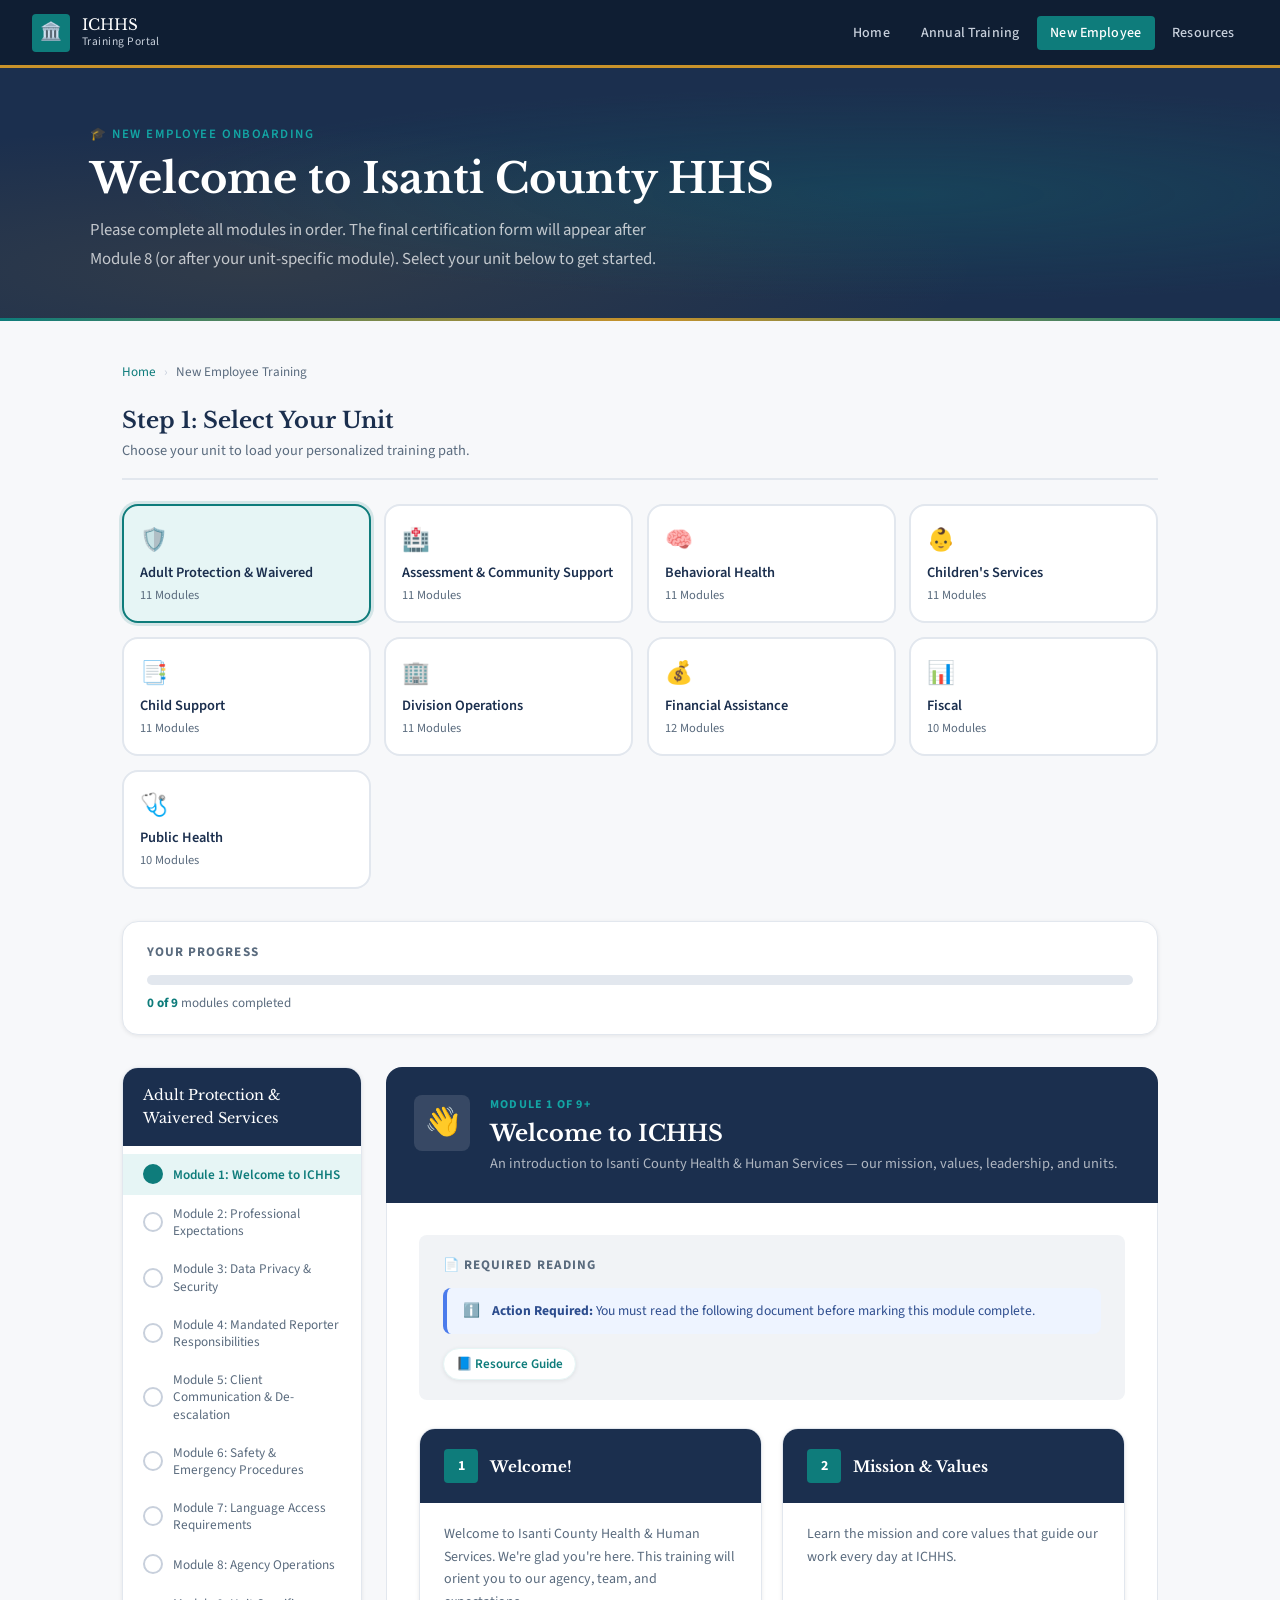
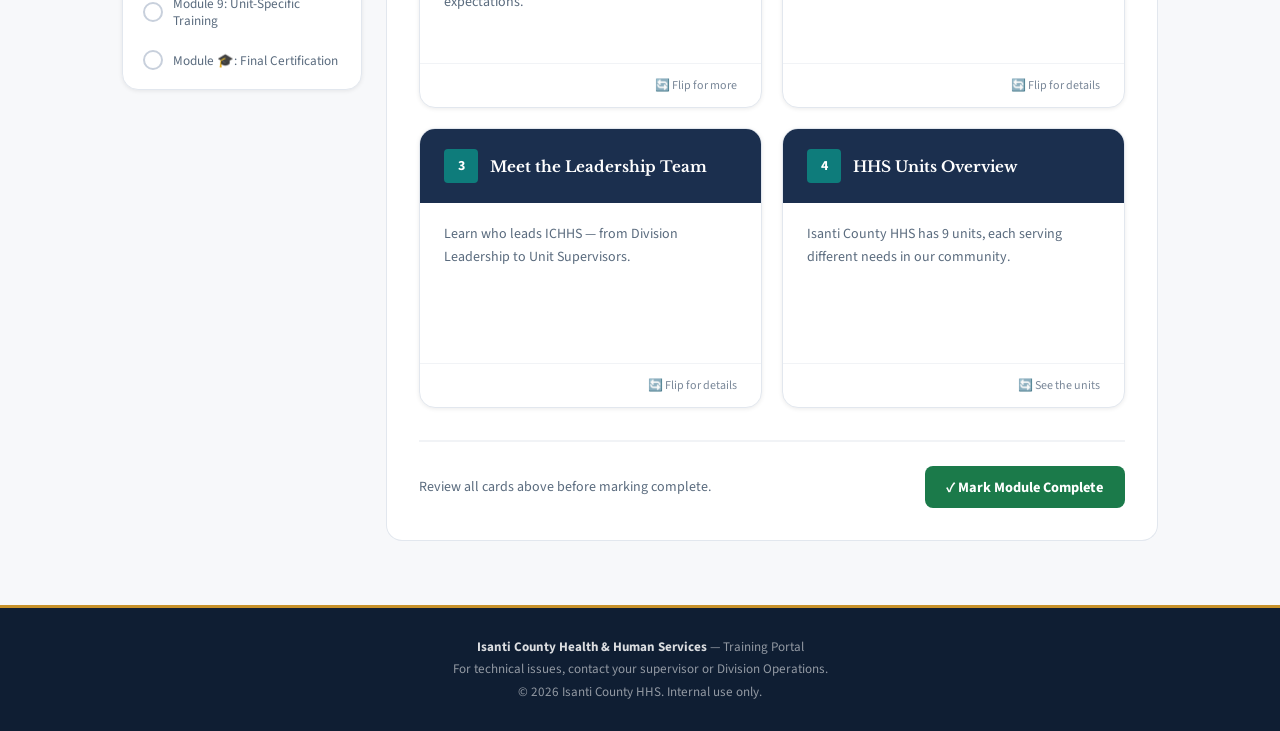
==== commit c508a888: "Update new-employee.html" ====
--- a/new-employee.html
+++ b/new-employee.html
@@ -317,7 +317,7 @@
       <button class="unit-btn" onclick="selectUnit('acss', this)"><span class="unit-btn-icon">🏥</span><span class="unit-btn-name">Assessment &amp; Community Support</span><span class="unit-btn-count">11 Modules</span></button>
       <button class="unit-btn" onclick="selectUnit('bh', this)"><span class="unit-btn-icon">🧠</span><span class="unit-btn-name">Behavioral Health</span><span class="unit-btn-count">11 Modules</span></button>
       <button class="unit-btn" onclick="selectUnit('cs', this)"><span class="unit-btn-icon">👶</span><span class="unit-btn-name">Children's Services</span><span class="unit-btn-count">11 Modules</span></button>
-      <button class="unit-btn" onclick="selectUnit('chsup', this)"><span class="unit-btn-icon">📑</span><span class="unit-btn-name">Child Support</span><span class="unit-btn-count">10 Modules</span></button>
+      <button class="unit-btn" onclick="selectUnit('chsup', this)"><span class="unit-btn-icon">📑</span><span class="unit-btn-name">Child Support</span><span class="unit-btn-count">11 Modules</span></button>
       <button class="unit-btn" onclick="selectUnit('do', this)"><span class="unit-btn-icon">🏢</span><span class="unit-btn-name">Division Operations</span><span class="unit-btn-count">11 Modules</span></button>
       <button class="unit-btn" onclick="selectUnit('fa', this)"><span class="unit-btn-icon">💰</span><span class="unit-btn-name">Financial Assistance</span><span class="unit-btn-count">12 Modules</span></button>
       <button class="unit-btn" onclick="selectUnit('fiscal', this)"><span class="unit-btn-icon">📊</span><span class="unit-btn-name">Fiscal</span><span class="unit-btn-count">10 Modules</span></button>
@@ -1233,7 +1233,7 @@
                 <a href="https://drive.google.com/file/d/1VW1dm9bhQyh2vxEOh2kF9WsNswgbRpIH/view?usp=sharing" target="_blank" rel="noopener" class="doc-chip">📅 Conference Room Reservations</a>
                 <a href="https://drive.google.com/file/d/1qxzmupJSbkHptbrVCQ8DiyXVP2NXsmJH/view?usp=sharing" target="_blank" rel="noopener" class="doc-chip">🚗 Vehicle Reservations</a>
                 <a href="https://drive.google.com/file/d/1JUIs4IFg53Xy2PIKiUUKKrL0F9pE6nfA/view?usp=sharing" target="_blank" rel="noopener" class="doc-chip">💛 EAP Employee Brochure</a>
-                <a href="https://drive.google.com/file/d/1WlDg1oMjD1xCI6opp6UTJXsTE-RP1Ib-/view?usp=sharing" target="_blank" rel="noopener" class="doc-chip">💻 Caseworks Guide</a>
+                <a href="caseworks-guide.html" target="_blank" rel="noopener" class="resource-item" target="_blank" rel="noopener" class="doc-chip">💻 Caseworks Guide</a>
                 <a href="https://drive.google.com/file/d/1pmXrE1nSr5qZ8Yy7HaIBxJzc8kJBPjJ-/view?usp=sharing" target="_blank" rel="noopener" class="doc-chip">📠 eGoldFax Guide</a>
                 <a href="https://drive.google.com/file/d/1a5UKwwFvFQ028YinEnGHqrzeEseVVptf/view?usp=sharing" target="_blank" rel="noopener" class="doc-chip">✉️ How to Create Email Templates</a>
                 <a href="https://docs.google.com/document/d/1ymr7pAVVGQuLla8YbNkYkghHqq7WRRgN/edit?usp=sharing" target="_blank" rel="noopener" class="doc-chip">📝 Email Templates to Create</a>
@@ -1514,15 +1514,15 @@
 
 // ── Unit configurations ─────────────────────────────────────
 const unitConfig = {
-  ap:    { name: 'Adult Protection & Waivered Services', icon: '🛡️', modules: 11, ssts: true, civil: false, imrms: false, lcts: false, guideUrl: 'https://drive.google.com/file/d/1PkFoiqzkE7pH8vGI7E0zpxpEHs8wHRXf/view?usp=sharing' },
-  acss:  { name: 'Assessment & Community Support Services', icon: '🏥', modules: 11, ssts: true, civil: false, imrms: false, lcts: false, guideUrl: 'https://drive.google.com/file/d/1VNx6zNJU0EPyIHAAYJz-CImyfmzCf-AM/view?usp=sharing' },
-  bh:    { name: 'Behavioral Health', icon: '🧠', modules: 11, ssts: true, civil: false, imrms: false, lcts: false, guideUrl: 'https://drive.google.com/file/d/1Rcm9dvq-Nya1Kf1gFinmw3FhjTL2LwwT/view?usp=sharing' },
-  cs:    { name: "Children's Services", icon: '👶', modules: 11, ssts: true, civil: false, imrms: false, lcts: false, guideUrl: 'https://drive.google.com/file/d/1X49FQhoPAUwue2GdS1ZdvWtSImHIf0aD/view?usp=sharing' },
-  chsup: { name: 'Child Support', icon: '📑', modules: 10, ssts: false, civil: false, imrms: false, lcts: false, guideUrl: 'https://drive.google.com/file/d/1Y2mqZEfSYAfgeUoIWEJngzQw0MoM6JSY/view?usp=sharing' },
-  do:    { name: 'Division Operations', icon: '🏢', modules: 11, ssts: false, civil: true, imrms: false, lcts: false, guideUrl: 'https://drive.google.com/file/d/1ExMTKKs001C37FekA2B2AuaJ9qmmQMnm/view?usp=sharing' },
-  fa:    { name: 'Financial Assistance', icon: '💰', modules: 12, ssts: false, civil: true, imrms: true, lcts: false, guideUrl: 'https://drive.google.com/file/d/1arT7jXqLib-Z1YQpMv5k7aPxc7TO9Op8/view?usp=sharing' },
-  fiscal:{ name: 'Fiscal', icon: '📊', modules: 10, ssts: false, civil: false, imrms: false, lcts: false, guideUrl: 'https://drive.google.com/file/d/1hSmfGtbDk5vskTE0oO57wDaCYKkPnDkm/view?usp=sharing' },
-  ph:    { name: 'Public Health', icon: '🩺', modules: 10, ssts: false, civil: false, imrms: false, lcts: true, guideUrl: 'https://drive.google.com/file/d/1gXolPkEorsGOkdIKvgzzerbr-DNASwWQ/view?usp=sharing' }
+  ap:    { name: 'Adult Protection & Waivered Services', icon: '🛡️', modules: 11, ssts: true, civil: false, imrms: false, lcts: false, safeguarding: false, guideUrl: 'https://drive.google.com/file/d/1PkFoiqzkE7pH8vGI7E0zpxpEHs8wHRXf/view?usp=sharing' },
+  acss:  { name: 'Assessment & Community Support Services', icon: '🏥', modules: 11, ssts: true, civil: false, imrms: false, lcts: false, safeguarding: false, guideUrl: 'https://drive.google.com/file/d/1VNx6zNJU0EPyIHAAYJz-CImyfmzCf-AM/view?usp=sharing' },
+  bh:    { name: 'Behavioral Health', icon: '🧠', modules: 11, ssts: true, civil: false, imrms: false, lcts: false, safeguarding: false, guideUrl: 'https://drive.google.com/file/d/1Rcm9dvq-Nya1Kf1gFinmw3FhjTL2LwwT/view?usp=sharing' },
+  cs:    { name: "Children's Services", icon: '👶', modules: 11, ssts: true, civil: false, imrms: false, lcts: false, safeguarding: false, guideUrl: 'https://drive.google.com/file/d/1X49FQhoPAUwue2GdS1ZdvWtSImHIf0aD/view?usp=sharing' },
+  chsup: { name: 'Child Support', icon: '📑', modules: 11, ssts: false, civil: false, imrms: false, lcts: false, safeguarding: true, guideUrl: 'https://drive.google.com/file/d/1Y2mqZEfSYAfgeUoIWEJngzQw0MoM6JSY/view?usp=sharing' },
+  do:    { name: 'Division Operations', icon: '🏢', modules: 11, ssts: false, civil: true, imrms: false, lcts: false, safeguarding: false, guideUrl: 'https://drive.google.com/file/d/1ExMTKKs001C37FekA2B2AuaJ9qmmQMnm/view?usp=sharing' },
+  fa:    { name: 'Financial Assistance', icon: '💰', modules: 12, ssts: false, civil: true, imrms: true, lcts: false, safeguarding: false, guideUrl: 'https://drive.google.com/file/d/1arT7jXqLib-Z1YQpMv5k7aPxc7TO9Op8/view?usp=sharing' },
+  fiscal:{ name: 'Fiscal', icon: '📊', modules: 10, ssts: false, civil: false, imrms: false, lcts: false, safeguarding: false, guideUrl: 'https://drive.google.com/file/d/1hSmfGtbDk5vskTE0oO57wDaCYKkPnDkm/view?usp=sharing' },
+  ph:    { name: 'Public Health', icon: '🩺', modules: 10, ssts: false, civil: false, imrms: false, lcts: true, safeguarding: false, guideUrl: 'https://drive.google.com/file/d/1gXolPkEorsGOkdIKvgzzerbr-DNASwWQ/view?usp=sharing' }
 };
 
 const coreModules = [
@@ -1627,6 +1627,22 @@
         </div>
       </div>`;
   }
+  if (u.safeguarding) {
+  html += `
+    <div class="module-docs" style="margin-bottom:1.5rem;">
+      <div class="module-docs-title">🔒 Safeguarding Protected Child Support Information</div>
+      <div style="font-size:0.9rem;color:var(--text-muted);line-height:1.65;margin-bottom:0.85rem;">
+        Complete this required training through TrainLink.
+      </div>
+      <ol style="font-size:0.9rem;color:var(--text);line-height:2;padding-left:1.25rem;margin-bottom:0.5rem;">
+        <li>Go to TrainLink by clicking: <a href="https://trainlink.dhs.mn.gov" target="_blank" rel="noopener" style="color:var(--teal);font-weight:600;">Learning Center</a></li>
+        <li>Click <strong>Sign On</strong>, enter your <strong>X#</strong> and hit OK</li>
+        <li>Select <strong>Course Catalog</strong></li>
+        <li>Search for: <strong>Safeguarding Protected Child Support Information</strong></li>
+        <li>Select <strong>Start Course</strong> then <strong>Launch Course</strong></li>
+      </ol>
+    </div>`;
+}
 
   // Unit Guidelines
   html += `
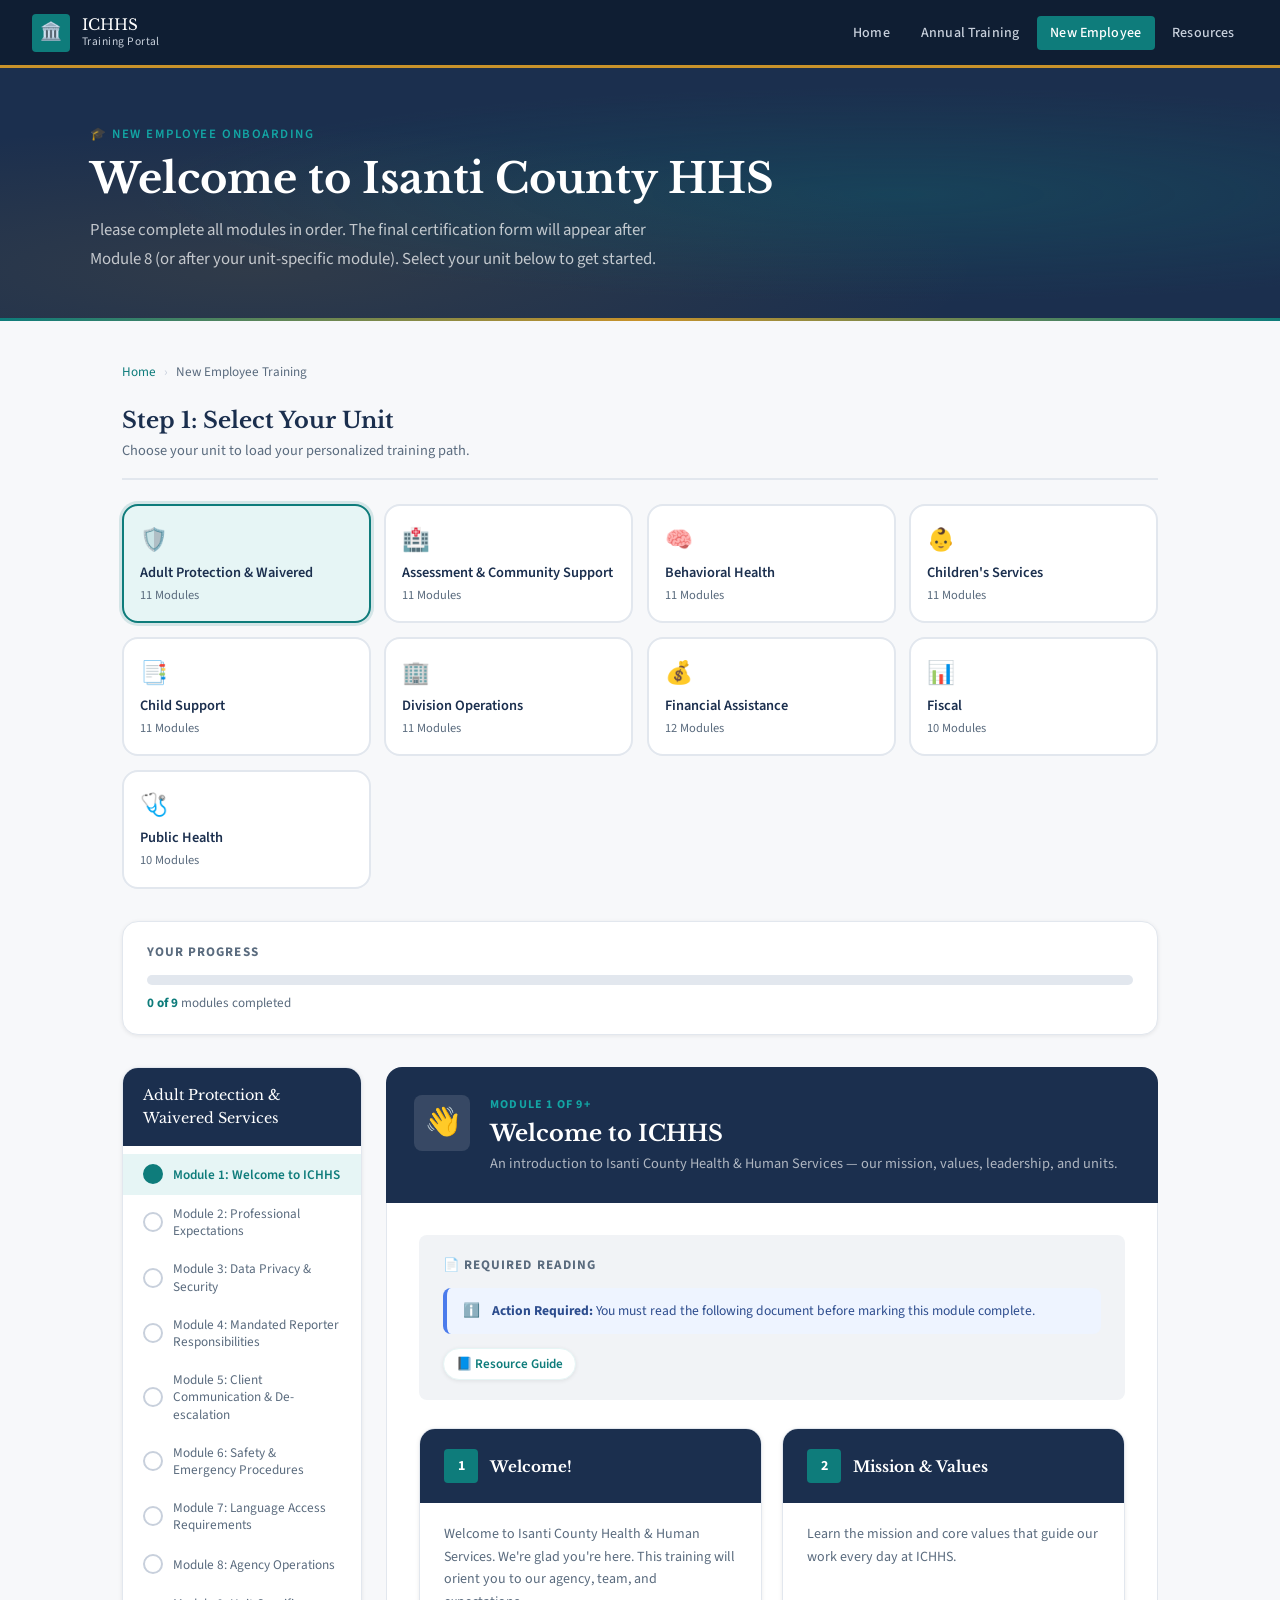
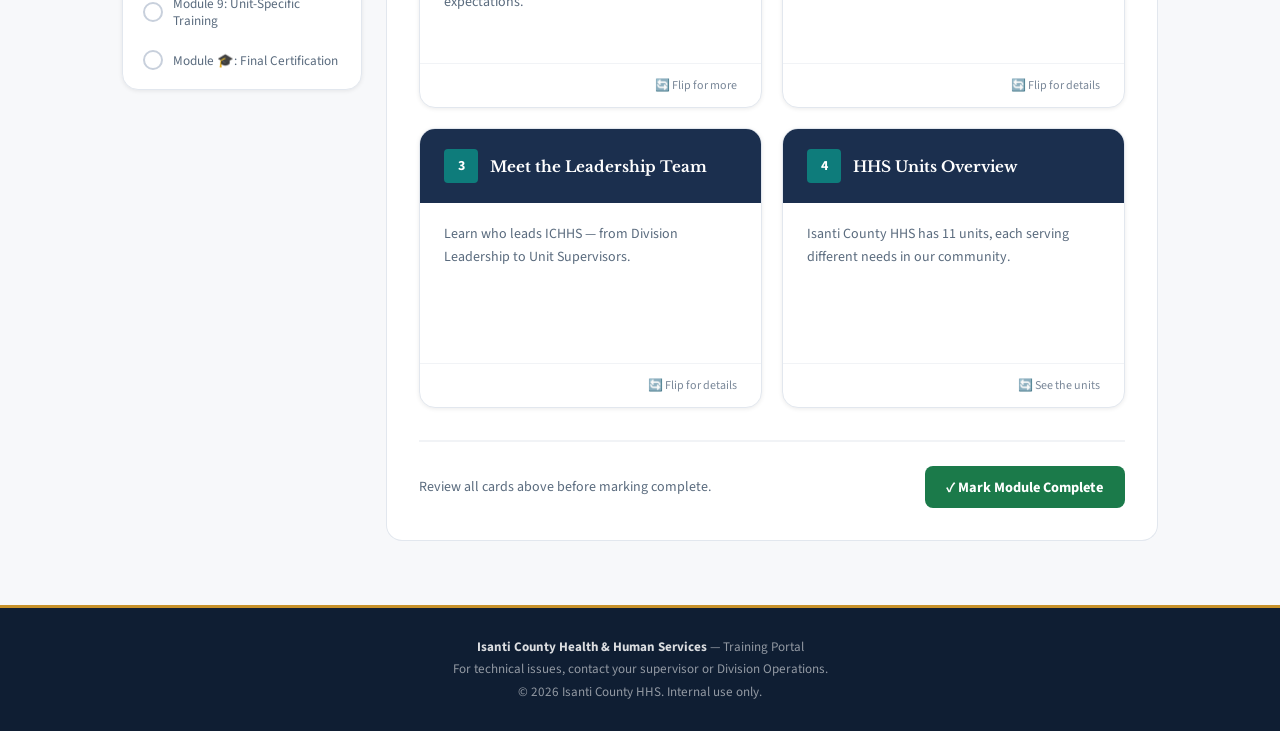
==== commit be18d9a2: "Update new-employee.html Added AI memo, COOP, and new Outlook" ====
--- a/new-employee.html
+++ b/new-employee.html
@@ -432,19 +432,20 @@
                 <div class="flip-card">
                   <div class="flip-front">
                     <div class="flip-front-header"><div class="num">4</div><h3>HHS Units Overview</h3></div>
-                    <div class="flip-front-body">Isanti County HHS has 9 units, each serving different needs in our community.</div>
+                    <div class="flip-front-body">Isanti County HHS has 11 units, each serving different needs in our community.</div>
                     <div class="flip-front-footer"><span class="flip-hint">🔄 See the units</span></div>
                   </div>
                   <div class="flip-back">
                     <h3>Our 9 Units</h3>
                     <ul>
                       <li>Adult Protection &amp; Waivered Services</li>
-                      <li>Assessment &amp; Community Support</li>
+                     <li>Aging &amp; Disability Assessment Services</li>
                       <li>Behavioral Health</li>
                       <li>Children's Services</li>
                       <li>Child Support</li>
+                      <li>Community Support Services</li>
                       <li>Division Operations</li>
-                      <li>Financial Assistance</li>
+                      <li>Financial Assistance (Adult and Family)</li>
                       <li>Fiscal</li>
                       <li>Public Health</li>
                     </ul>
@@ -627,6 +628,7 @@
                 <a href="https://docs.google.com/document/d/1gxpkB2hlRSBYSikrlX3gHW69Y94lVGwv/edit?usp=sharing" target="_blank" rel="noopener" class="doc-chip">📄 FTI Internal Procedure</a>
                 <a href="https://drive.google.com/file/d/1PmG-FllAUKKrp2eldG6ISQySCOijW0yL/view?usp=sharing" target="_blank" rel="noopener" class="doc-chip">🔐 Confidentiality — Not Public Data</a>
                 <a href="https://data-securitytraining.dhs.mn.gov/Account/Login" target="_blank" rel="noopener" class="doc-chip">🖥️ DHS Data Privacy Training</a>
+                <a href="https://drive.google.com/file/d/1pvpA7vtsBUGjtQcMikofQwh8NTn9DNf7/view?usp=sharing" target="_blank" rel="noopener" class="doc-chip">🖥️ The Use of AI at Isanti County</a>
               </div>
             </div>
 
@@ -1103,7 +1105,7 @@
             </div>
 
             <div class="module-complete-bar">
-              <span class="text-muted text-sm">Watch the Active Shooter video and review the Violence Prevention Plan before proceeding.</span>
+              <span class="text-muted text-sm">Watch the Active Shooter video and review the Violence Prevention Plan and read the ICHHS COOP Plan before proceeding.</span>
               <button class="btn-complete" onclick="markComplete(6, this)">✓ Mark Module Complete</button>
             </div>
           </div>
@@ -1229,6 +1231,7 @@
               <div class="alert alert-info" style="margin-bottom:0.85rem;margin-top:0;padding:0.75rem 1rem;font-size:0.85rem;"><span>ℹ️</span><div><strong>Action Required:</strong> You must read each of the following documents before marking this module complete.</div></div>
               <div class="doc-chip-row">
                 <a href="https://drive.google.com/file/d/1XWZ4L4QeTifMtXx7vzhXY3LbqOjRy8uY/view?usp=sharing" target="_blank" rel="noopener" class="doc-chip">📘 Resource Guide</a>
+                <a href="https://drive.google.com/file/d/1_oTfAKiUhtWhovjgZ8hawZMr8v9-_SV_/view?usp=sharing" target="_blank" rel="noopener" class="doc-chip">📘 Adding a Shared Calendar into Outlook</a>
                 <a href="https://drive.google.com/file/d/14NkyLyDNcSUkYBF7wjBlpYQmtJps2rOk/view?usp=sharing" target="_blank" rel="noopener" class="doc-chip">🚗 Vehicle Policy</a>
                 <a href="https://drive.google.com/file/d/1VW1dm9bhQyh2vxEOh2kF9WsNswgbRpIH/view?usp=sharing" target="_blank" rel="noopener" class="doc-chip">📅 Conference Room Reservations</a>
                 <a href="https://drive.google.com/file/d/1qxzmupJSbkHptbrVCQ8DiyXVP2NXsmJH/view?usp=sharing" target="_blank" rel="noopener" class="doc-chip">🚗 Vehicle Reservations</a>
@@ -1635,7 +1638,7 @@
         Complete this required training through TrainLink.
       </div>
       <ol style="font-size:0.9rem;color:var(--text);line-height:2;padding-left:1.25rem;margin-bottom:0.5rem;">
-        <li>Go to TrainLink by clicking: <a href="https://trainlink.dhs.mn.gov" target="_blank" rel="noopener" style="color:var(--teal);font-weight:600;">Learning Center</a></li>
+        <li>Go to TrainLink by clicking: <a href="https://www.dhs.state.mn.us/main/idcplg?IdcService=GET_DYNAMIC_CONVERSION&dID=132201" target="_blank" rel="noopener" style="color:var(--teal);font-weight:600;">Learning Center</a></li>
         <li>Click <strong>Sign On</strong>, enter your <strong>X#</strong> and hit OK</li>
         <li>Select <strong>Course Catalog</strong></li>
         <li>Search for: <strong>Safeguarding Protected Child Support Information</strong></li>
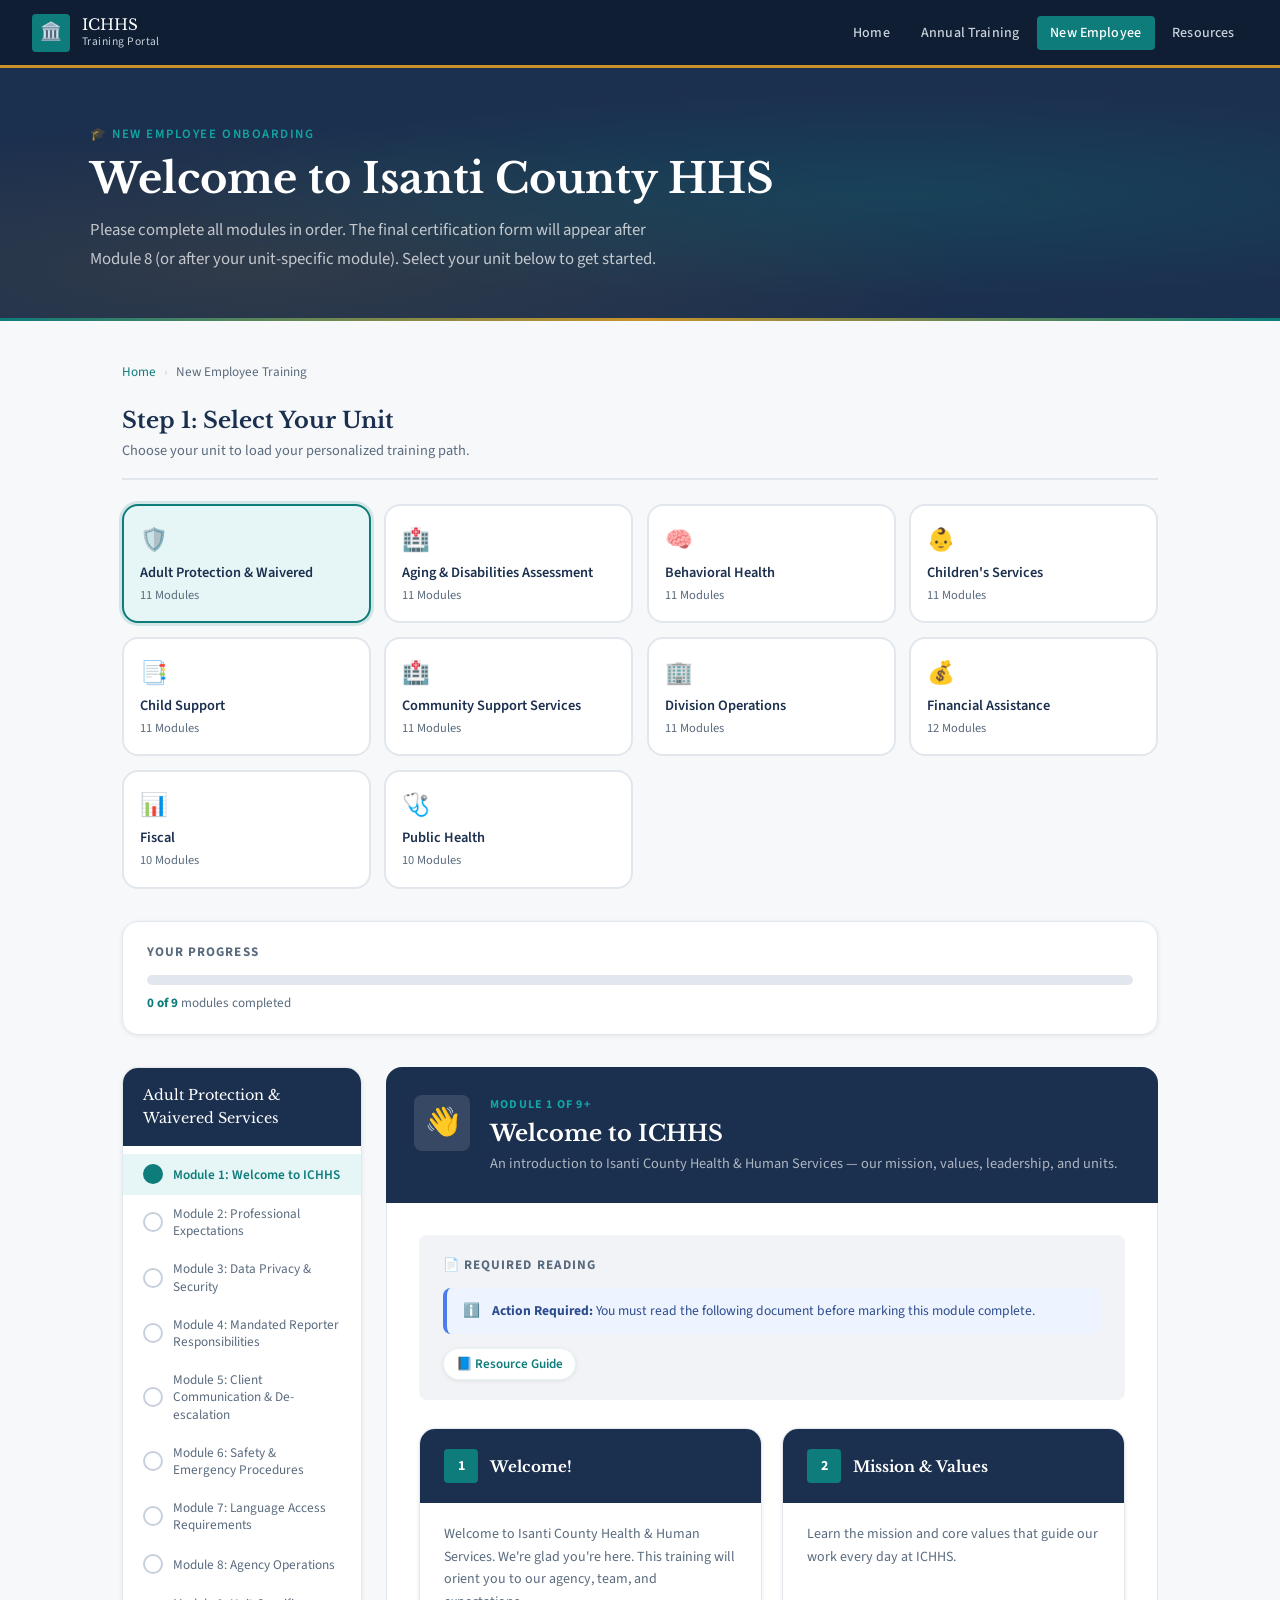
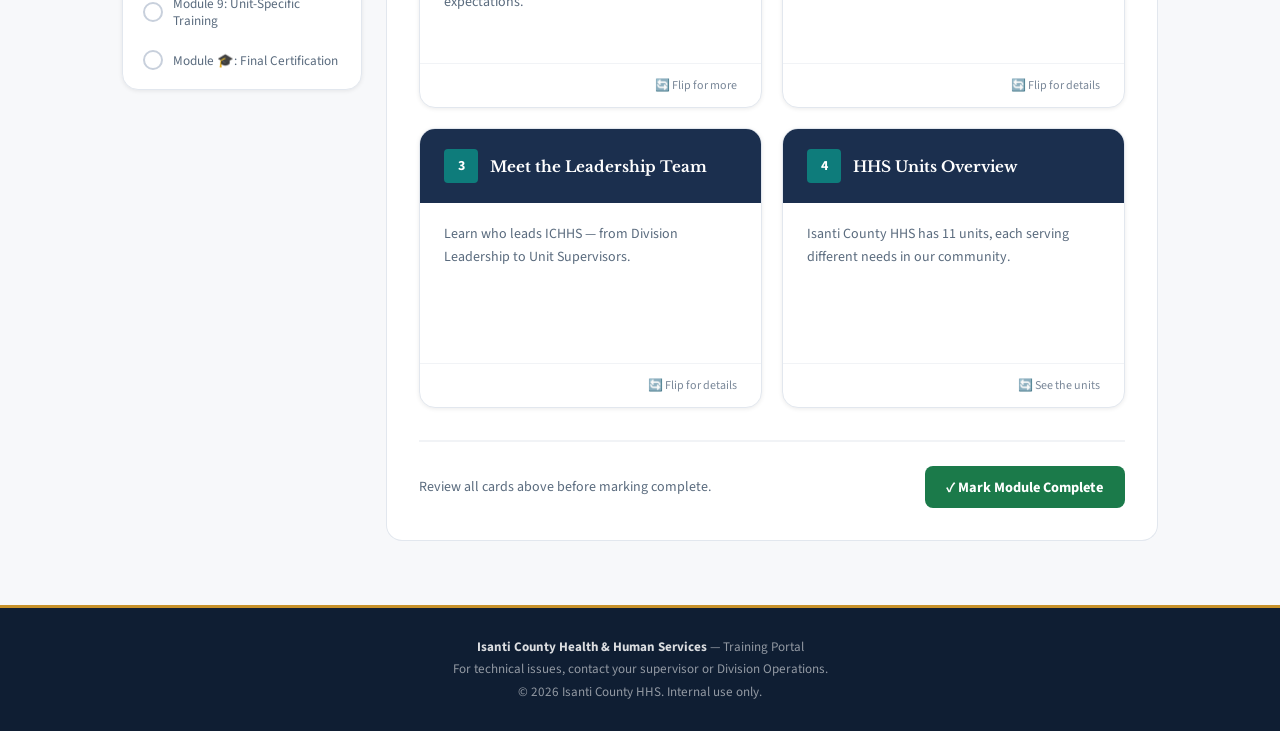
==== commit e7c6fd55: "Update new-employee.html Adjusted Codes for splitting ACSS into two units" ====
--- a/new-employee.html
+++ b/new-employee.html
@@ -314,10 +314,12 @@
 
     <div class="unit-selector mb-4" id="unit-select-bar">
       <button class="unit-btn active" onclick="selectUnit('ap', this)"><span class="unit-btn-icon">🛡️</span><span class="unit-btn-name">Adult Protection &amp; Waivered</span><span class="unit-btn-count">11 Modules</span></button>
-      <button class="unit-btn" onclick="selectUnit('acss', this)"><span class="unit-btn-icon">🏥</span><span class="unit-btn-name">Assessment &amp; Community Support</span><span class="unit-btn-count">11 Modules</span></button>
+      <button class="unit-btn" onclick="selectUnit('acss', this)"><span class="unit-btn-icon">🏥</span><span class="unit-btn-name">Aging &amp; Disabilities Assessment</span><span class="unit-btn-count">11 Modules</span></button>
       <button class="unit-btn" onclick="selectUnit('bh', this)"><span class="unit-btn-icon">🧠</span><span class="unit-btn-name">Behavioral Health</span><span class="unit-btn-count">11 Modules</span></button>
       <button class="unit-btn" onclick="selectUnit('cs', this)"><span class="unit-btn-icon">👶</span><span class="unit-btn-name">Children's Services</span><span class="unit-btn-count">11 Modules</span></button>
       <button class="unit-btn" onclick="selectUnit('chsup', this)"><span class="unit-btn-icon">📑</span><span class="unit-btn-name">Child Support</span><span class="unit-btn-count">11 Modules</span></button>
+            <button class="unit-btn" onclick="selectUnit('acss', this)"><span class="unit-btn-icon">🏥</span><span class="unit-btn-name">Community Support Services</span><span class="unit-btn-count">11 Modules</span></button>
+
       <button class="unit-btn" onclick="selectUnit('do', this)"><span class="unit-btn-icon">🏢</span><span class="unit-btn-name">Division Operations</span><span class="unit-btn-count">11 Modules</span></button>
       <button class="unit-btn" onclick="selectUnit('fa', this)"><span class="unit-btn-icon">💰</span><span class="unit-btn-name">Financial Assistance</span><span class="unit-btn-count">12 Modules</span></button>
       <button class="unit-btn" onclick="selectUnit('fiscal', this)"><span class="unit-btn-icon">📊</span><span class="unit-btn-name">Fiscal</span><span class="unit-btn-count">10 Modules</span></button>
@@ -436,7 +438,7 @@
                     <div class="flip-front-footer"><span class="flip-hint">🔄 See the units</span></div>
                   </div>
                   <div class="flip-back">
-                    <h3>Our 9 Units</h3>
+                    <h3>Our 11 Units</h3>
                     <ul>
                       <li>Adult Protection &amp; Waivered Services</li>
                      <li>Aging &amp; Disability Assessment Services</li>
@@ -990,7 +992,7 @@
             <div>
               <div class="module-num">Module 6 of 9+</div>
               <h2>Safety &amp; Emergency Procedures</h2>
-              <p>Workplace safety, emergency response, sentinel events, and environmental safety awareness.</p>
+              <p>Workplace safety, emergency response, sentinel events, COOP Plan, and environmental safety awareness.</p>
             </div>
           </div>
           <div class="module-body">
@@ -1001,6 +1003,12 @@
                 <a href="https://www.police1.com/media-relations/articles/video-teaches-citizens-how-to-survive-an-active-shooter-fzq1M02dxvgvUNTX/" target="_blank" rel="noopener" class="doc-chip">🎥 Active Shooter Training Video</a>
                 <a href="https://drive.google.com/file/d/1jEUtDVDNWKogGw8AkSfslMkWT34tCC9i/view?usp=sharing" target="_blank" rel="noopener" class="doc-chip">📄 Sentinel Event Policy</a>
                 <a href="https://drive.google.com/file/d/1ipw2hAkOmOFDK6iYrSsh4zHmZi60qjeS/view?usp=sharing" target="_blank" rel="noopener" class="doc-chip">🛡️ Violence Prevention Plan</a>
+                <a href="https://docs.google.com/document/d/11oOFXfrZic3bn6AE_Pn93EeZkiChmIPQ/edit?usp=sharing&ouid=116156173353447051864&rtpof=true&sd=true"
+   target="_blank"
+   rel="noopener"
+   class="doc-chip">
+  📋 COOP Plan
+</a>
               </div>
             </div>
 
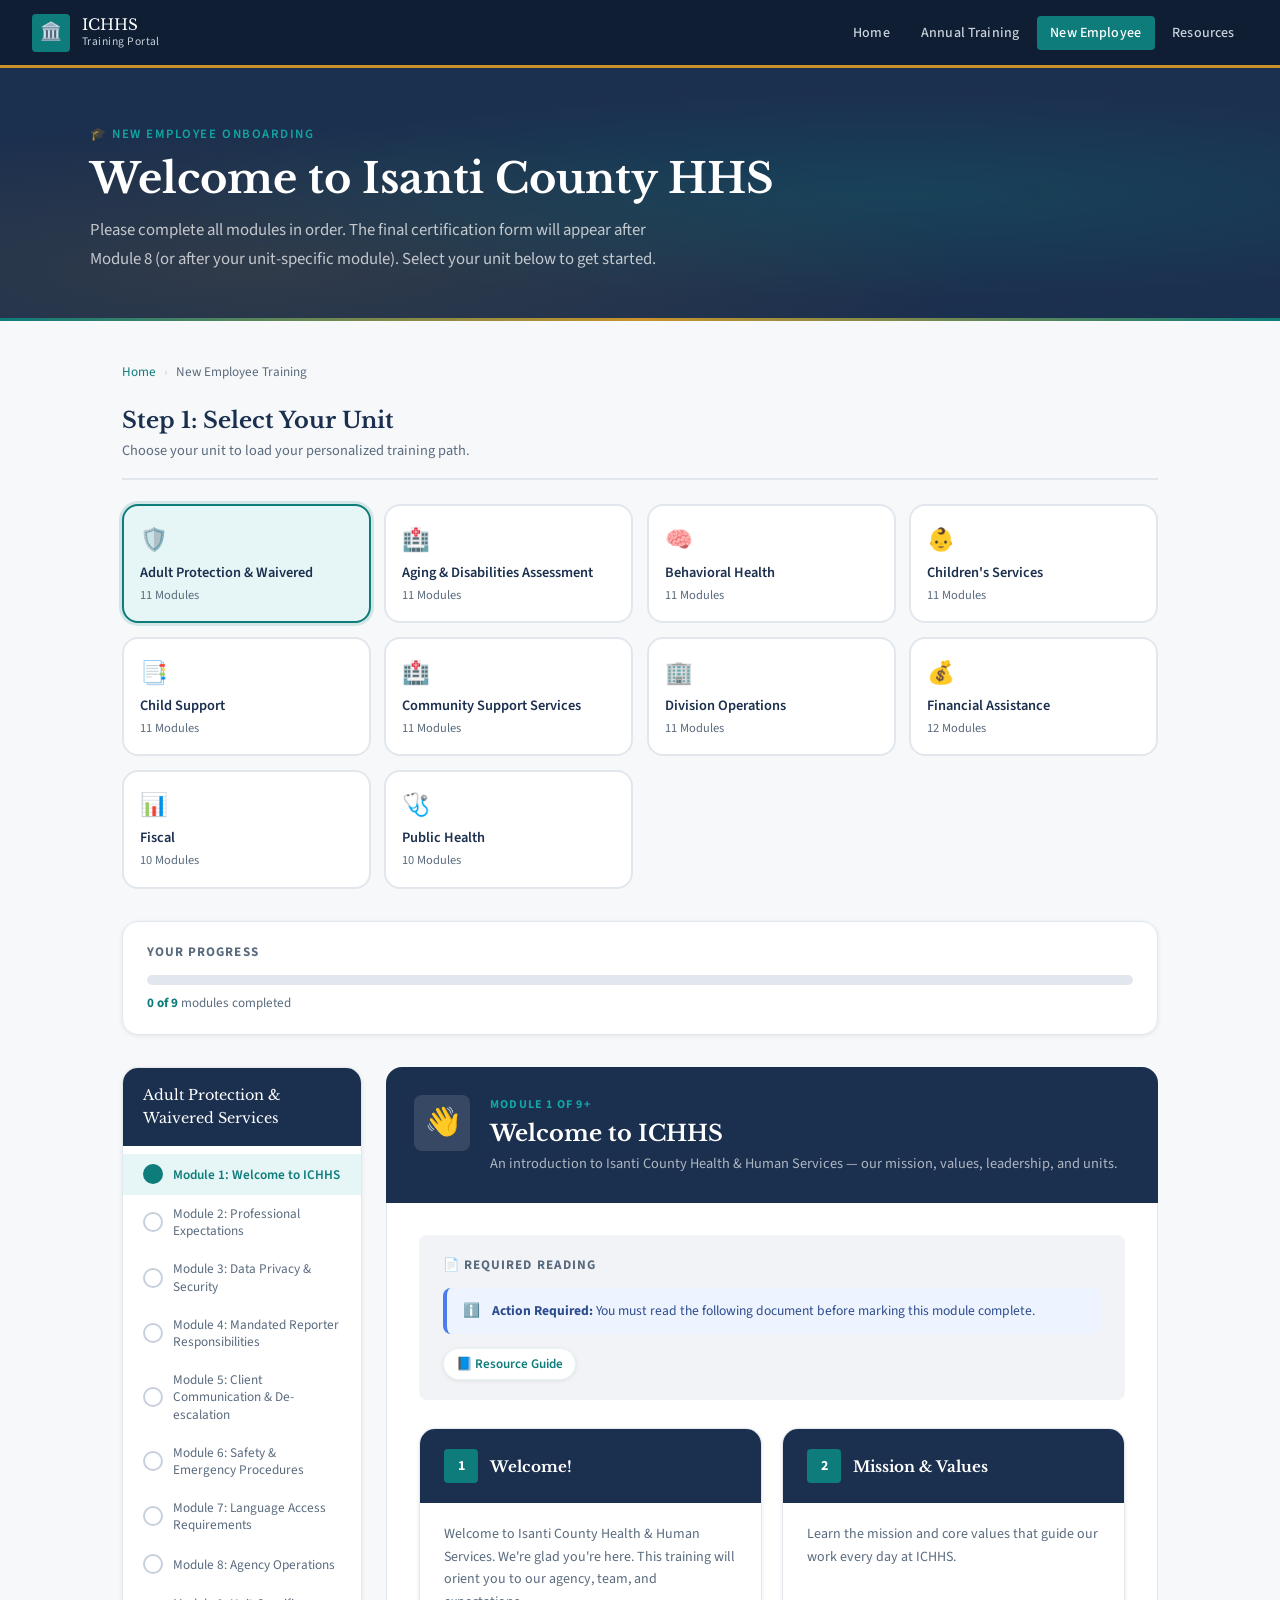
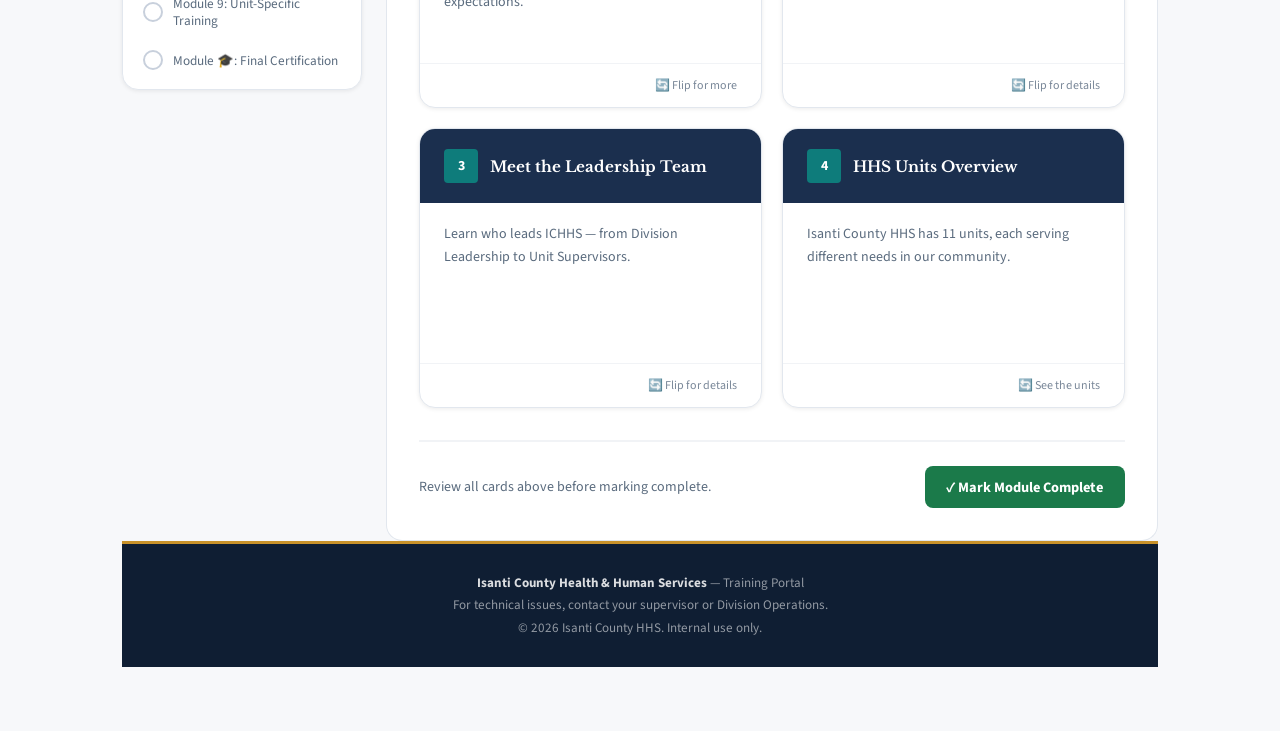
==== commit 1f6dcf2e: "Update new-employee.html Added COOP flip card in Module 6" ====
--- a/new-employee.html
+++ b/new-employee.html
@@ -1095,6 +1095,45 @@
                   </div>
                 </div>
               </div>
+              ```html
+<!-- Flip Card 5: COOP Plan -->
+<div class="flip-card-container">
+  <div class="flip-card">
+    <div class="flip-front">
+      <div class="flip-front-header">
+        <div class="num">5</div>
+        <h3>Continuity of Operations (COOP)</h3>
+      </div>
+      <div class="flip-front-body">
+        Learn how ICHHS prepares to maintain essential services during an emergency, disruption, or other unexpected event.
+      </div>
+      <div class="flip-front-footer">
+        <span class="flip-hint">🔄 Flip for details</span>
+      </div>
+    </div>
+
+    <div class="flip-back">
+      <h3>COOP Plan</h3>
+      <ul>
+        <li>Understand the purpose of the ICHHS Continuity of Operations Plan.</li>
+        <li>Know that the plan helps guide the continuation of essential agency services during disruptions.</li>
+        <li>Review the plan to become familiar with the agency's continuity procedures and expectations.</li>
+        <li>Know where to find the plan and follow applicable instructions during an emergency.</li>
+      </ul>
+      <p style="margin-top:0.75rem;">
+        <a href="https://docs.google.com/document/d/11oOFXfrZic3bn6AE_Pn93EeZkiChmIPQ/edit?usp=sharing&amp;ouid=116156173353447051864&amp;rtpof=true&amp;sd=true"
+           target="_blank"
+           rel="noopener"
+           style="color:#fff;text-decoration:underline;font-weight:600;">
+          📋 Open the ICHHS COOP Plan
+        </a>
+      </p>
+      <div class="flip-back-footer">
+        <span style="font-size:0.75rem;color:rgba(255,255,255,0.5);">🔄 Flip back</span>
+      </div>
+    </div>
+  </div>
+
             </div>
 
             <div class="quiz-container">
@@ -1113,7 +1152,7 @@
             </div>
 
             <div class="module-complete-bar">
-              <span class="text-muted text-sm">Watch the Active Shooter video and review the Violence Prevention Plan and read the ICHHS COOP Plan before proceeding.</span>
+              <span class="text-muted text-sm">Watch the Active Shooter video and review the Violence Prevention Plan and the ICHHS COOP Plan before marking this module complete.</span>
               <button class="btn-complete" onclick="markComplete(6, this)">✓ Mark Module Complete</button>
             </div>
           </div>
